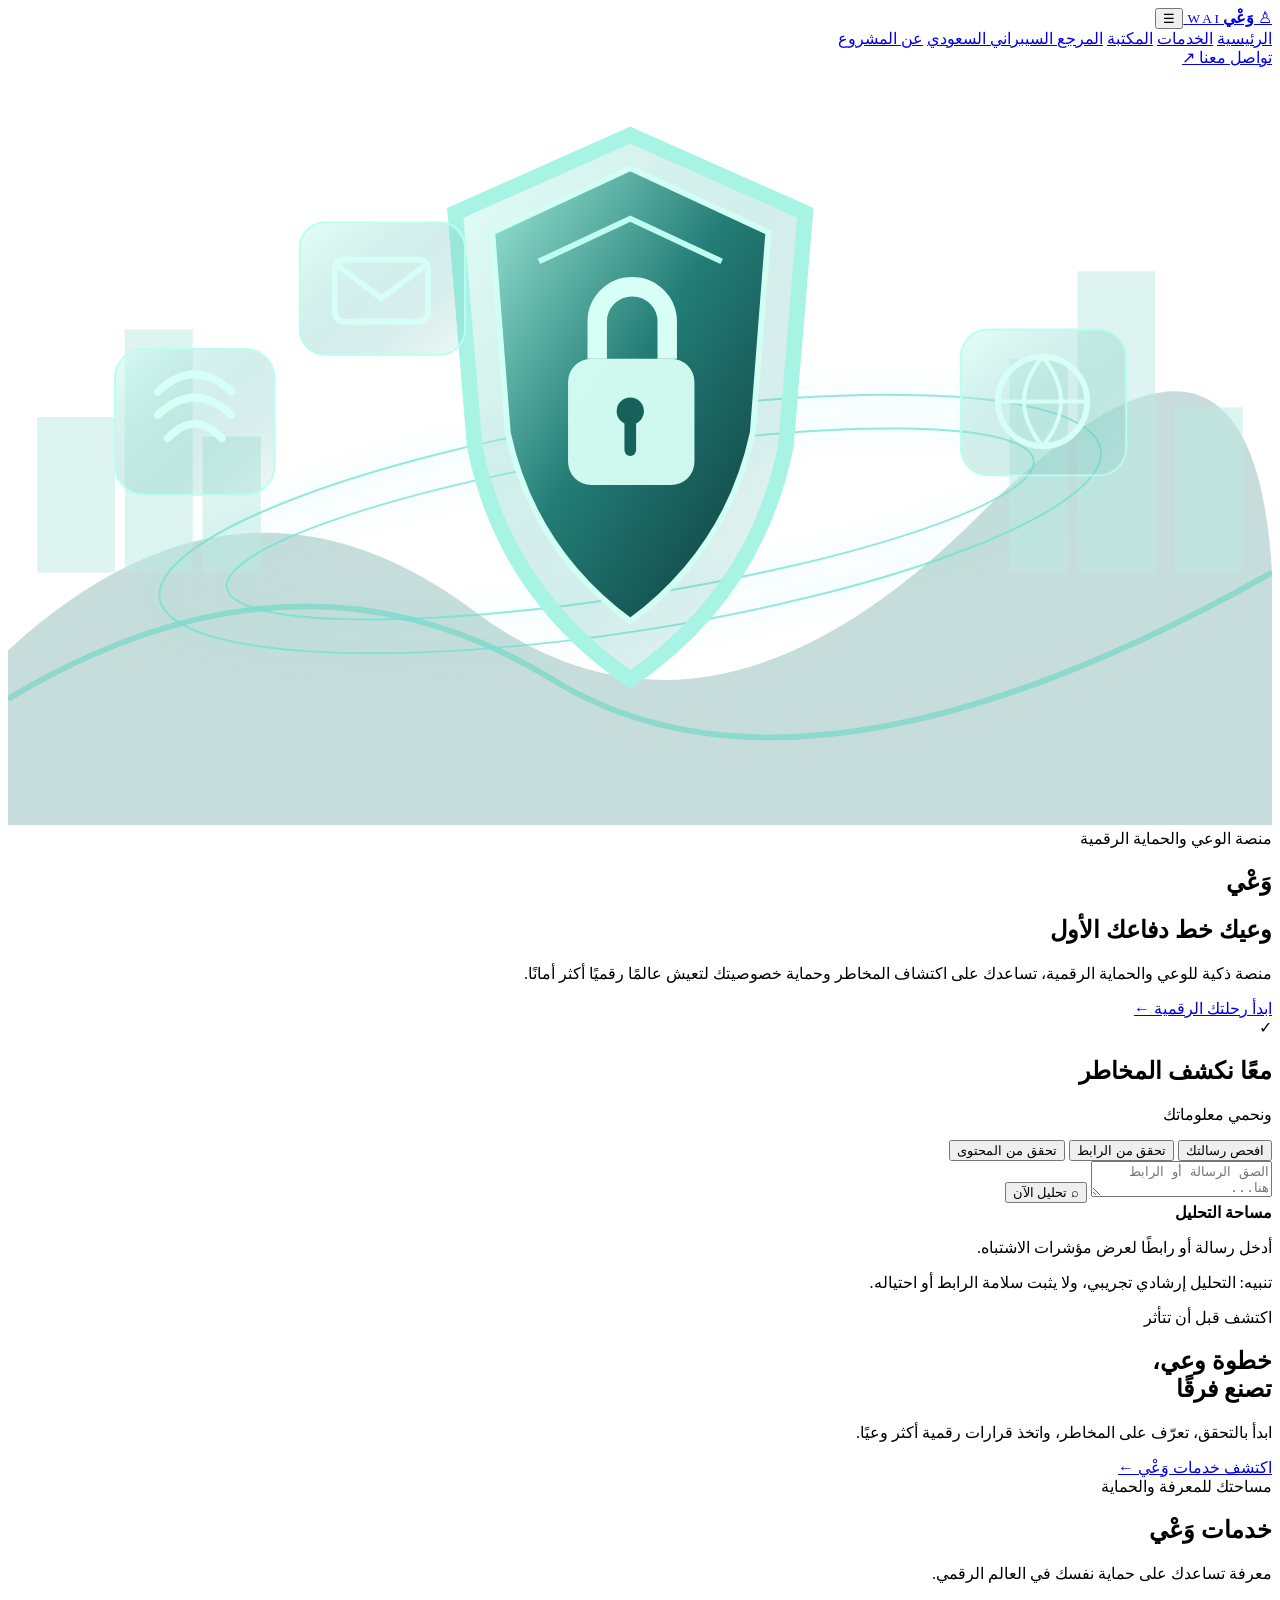
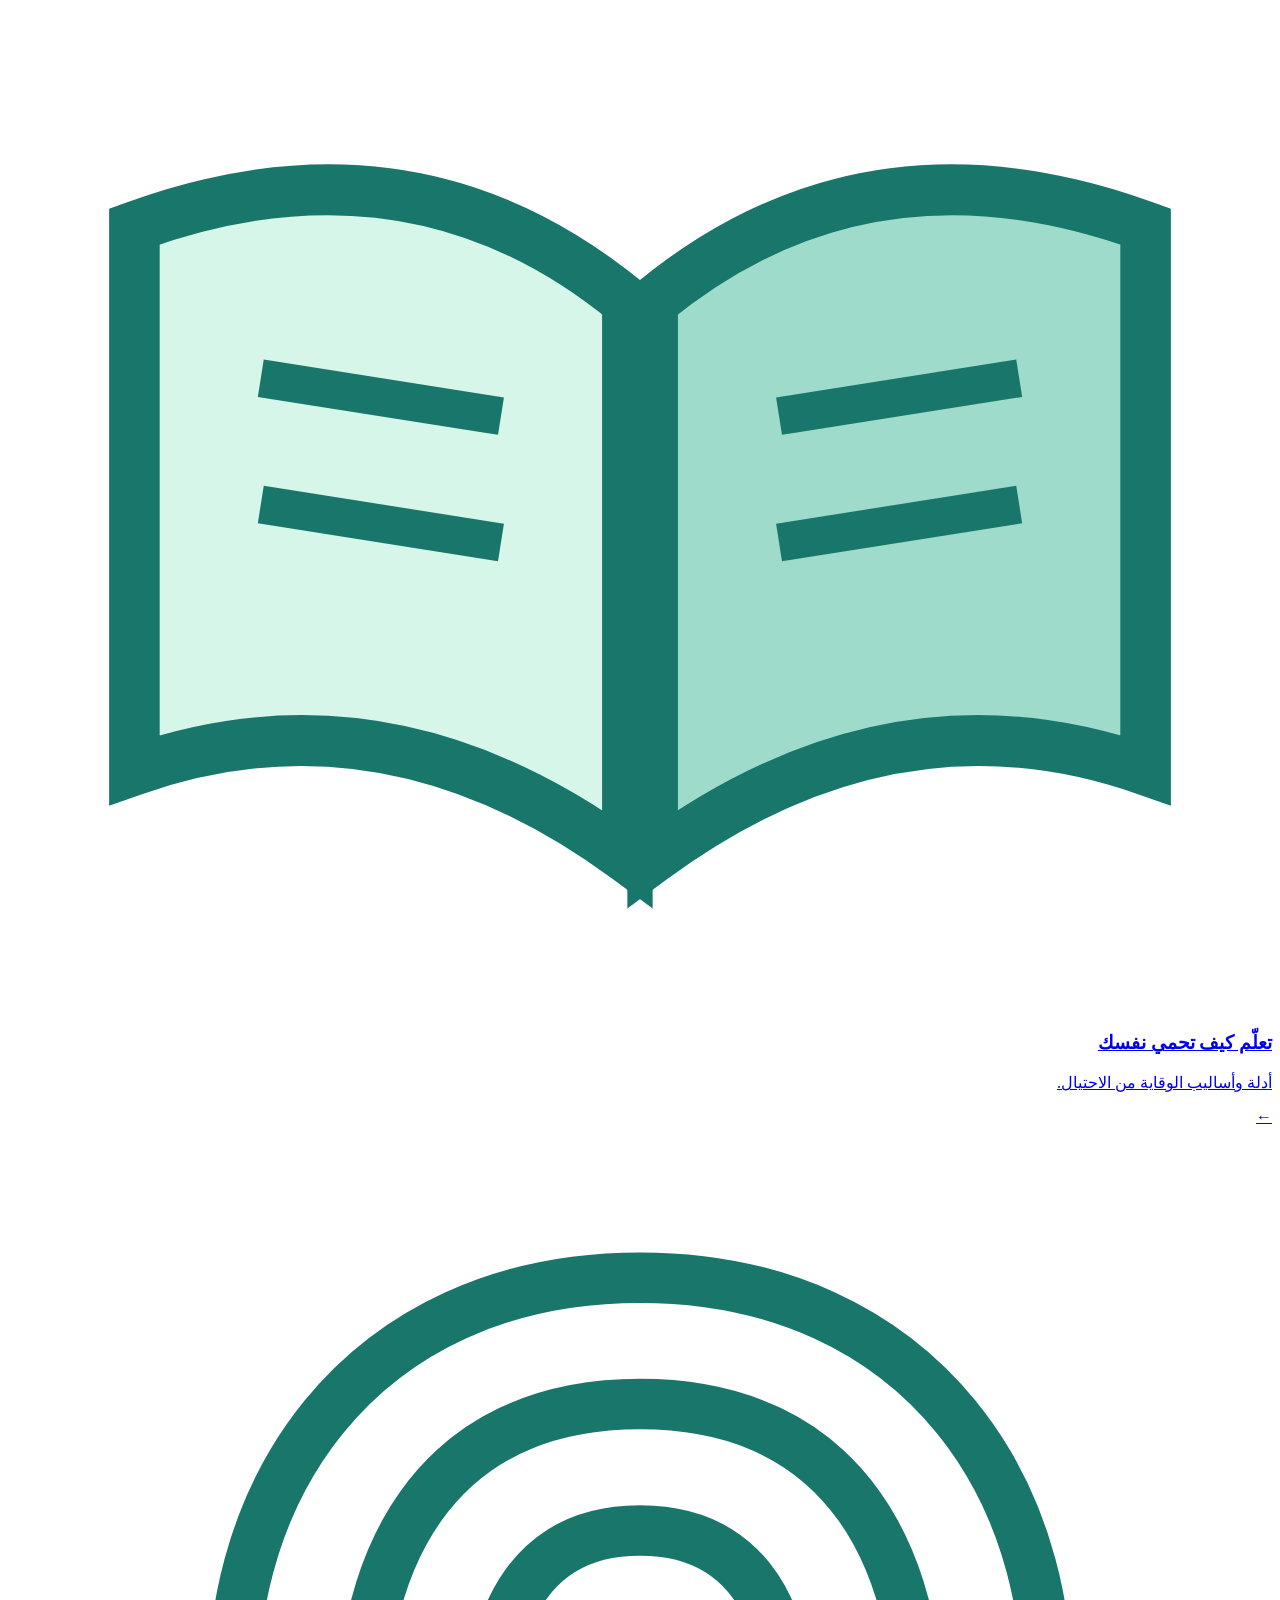
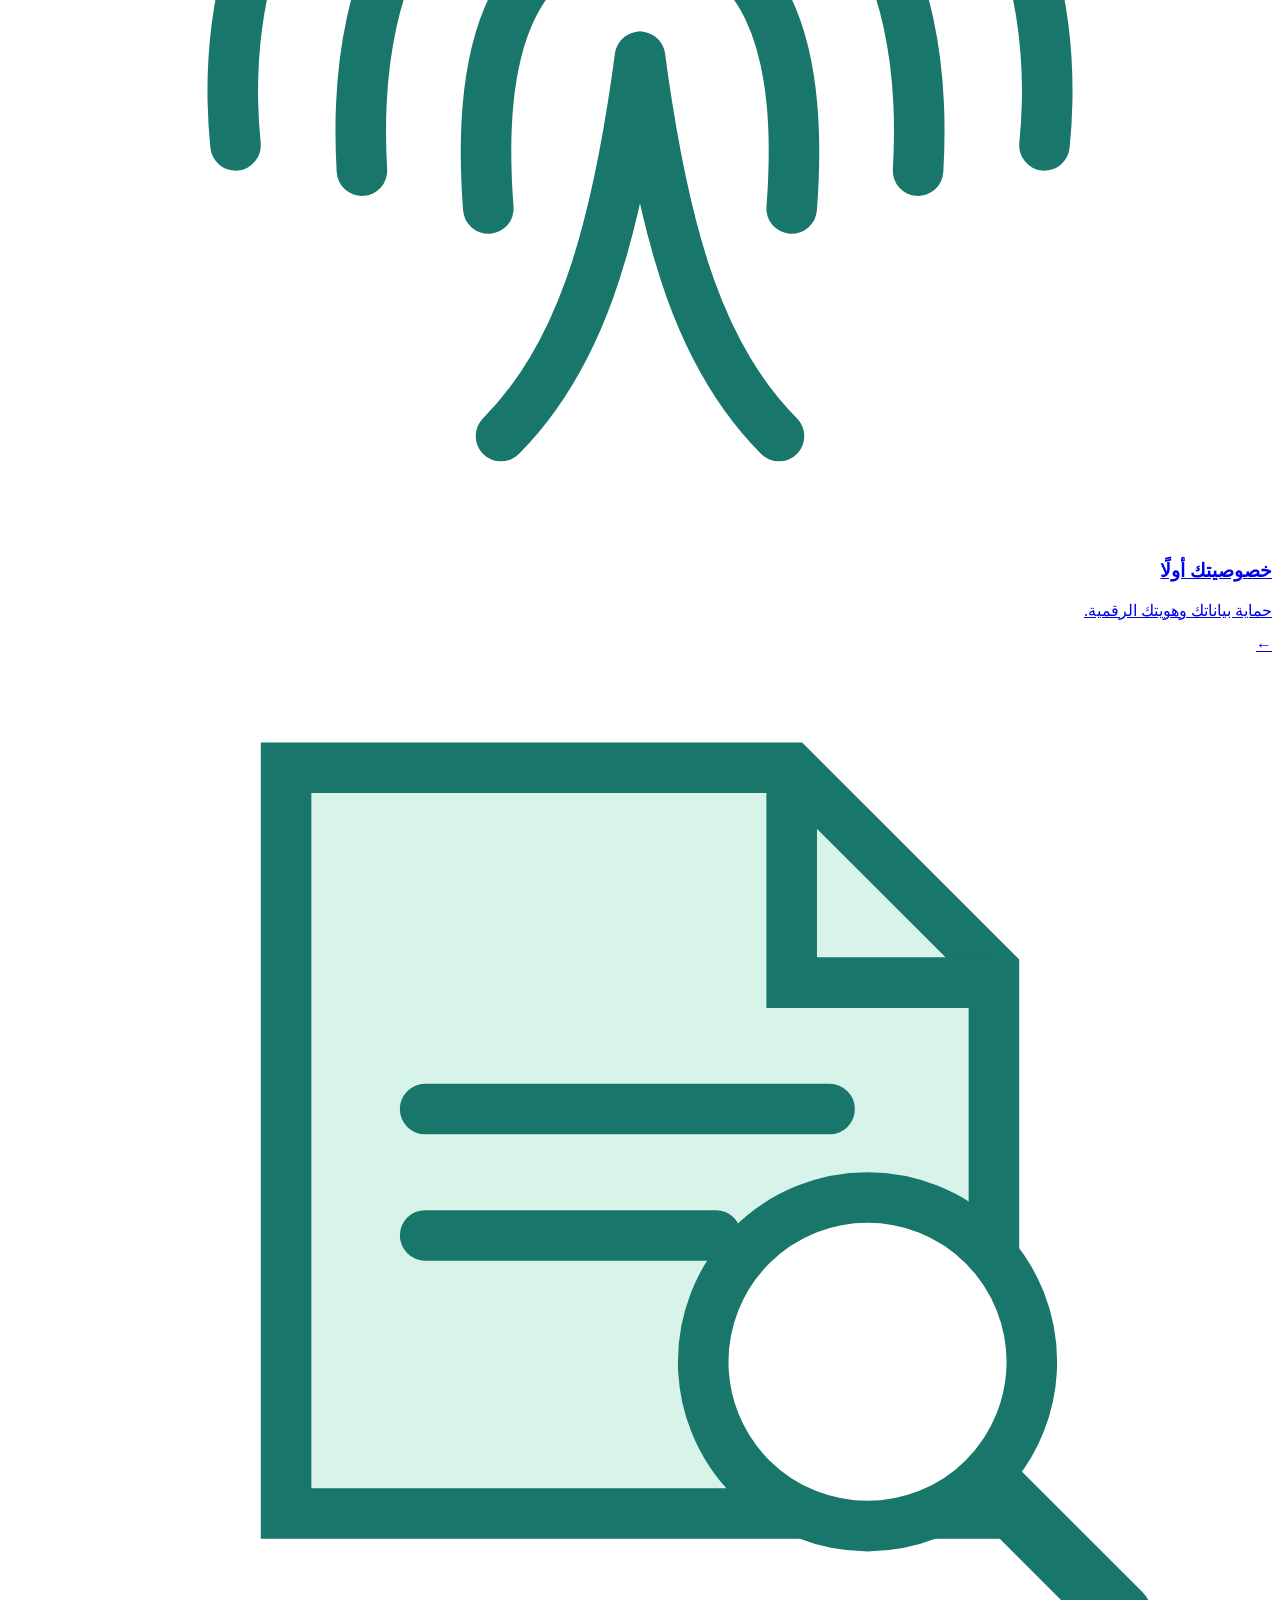
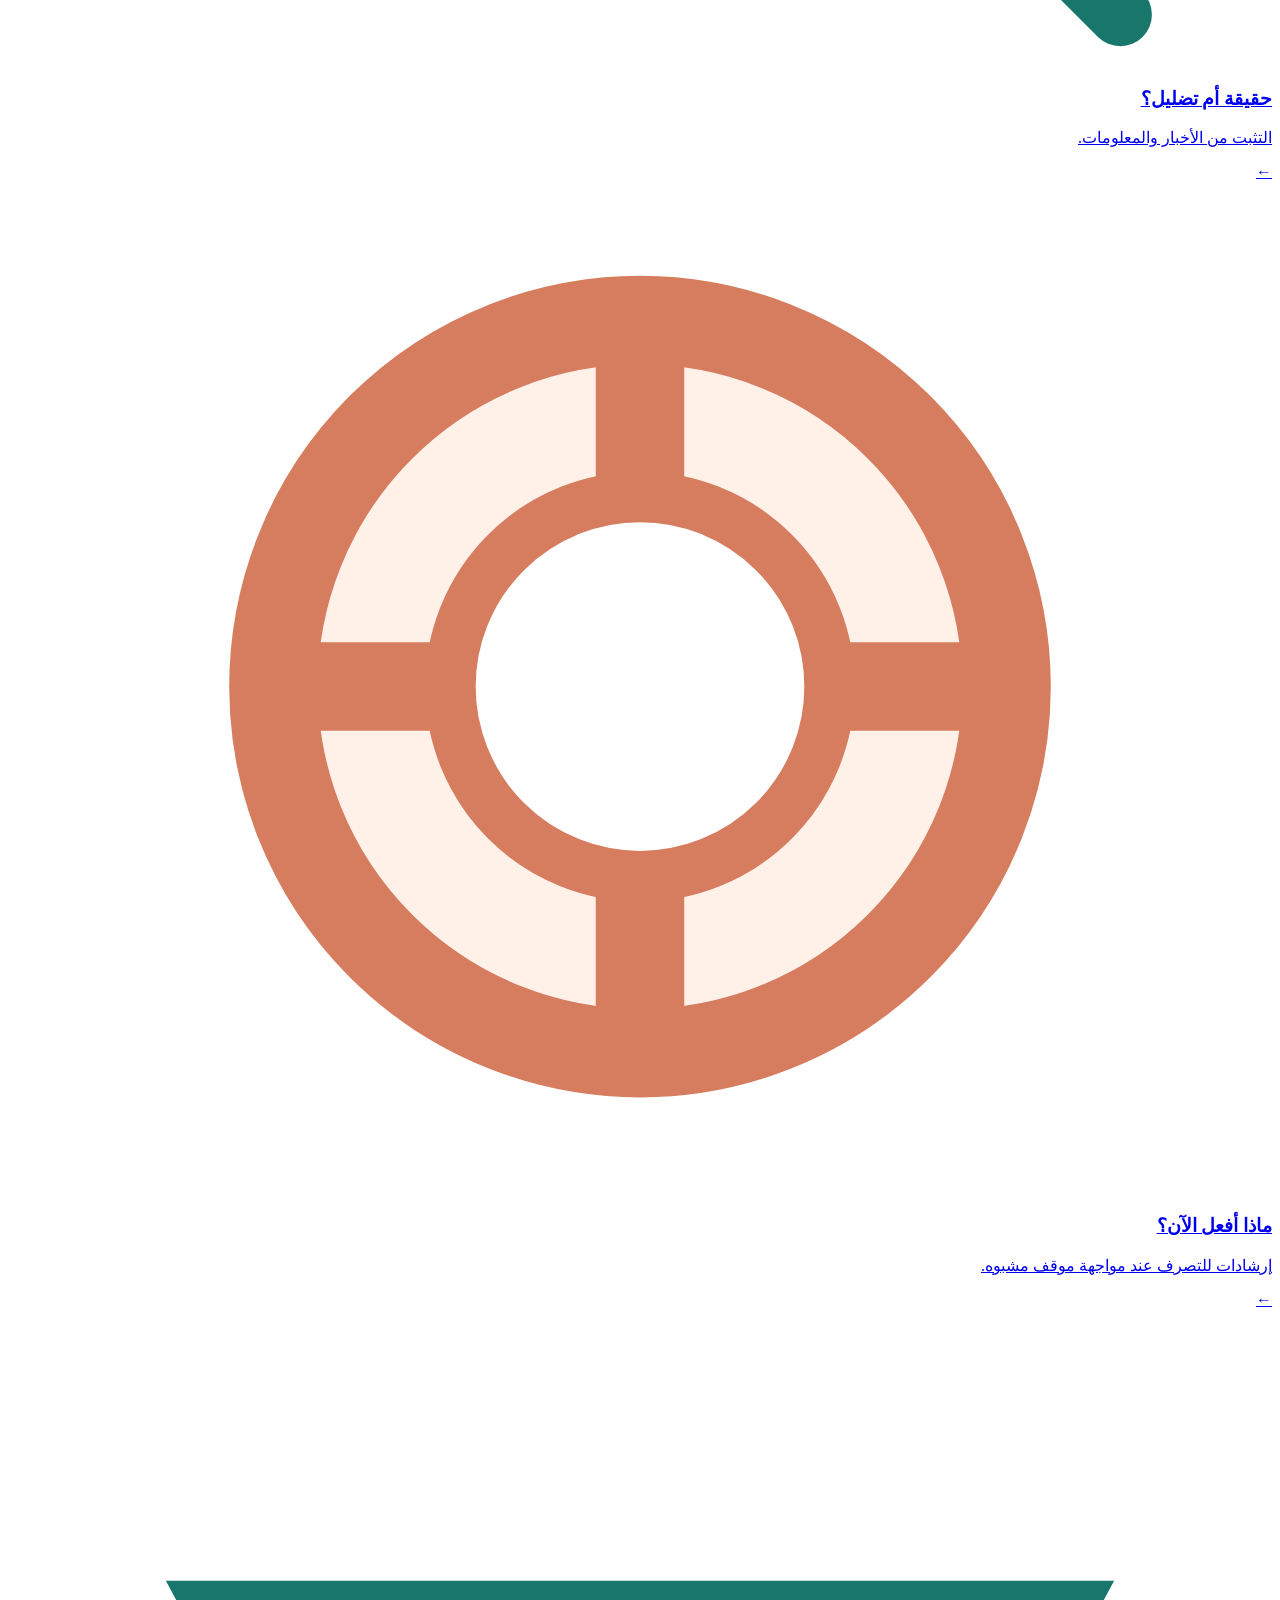
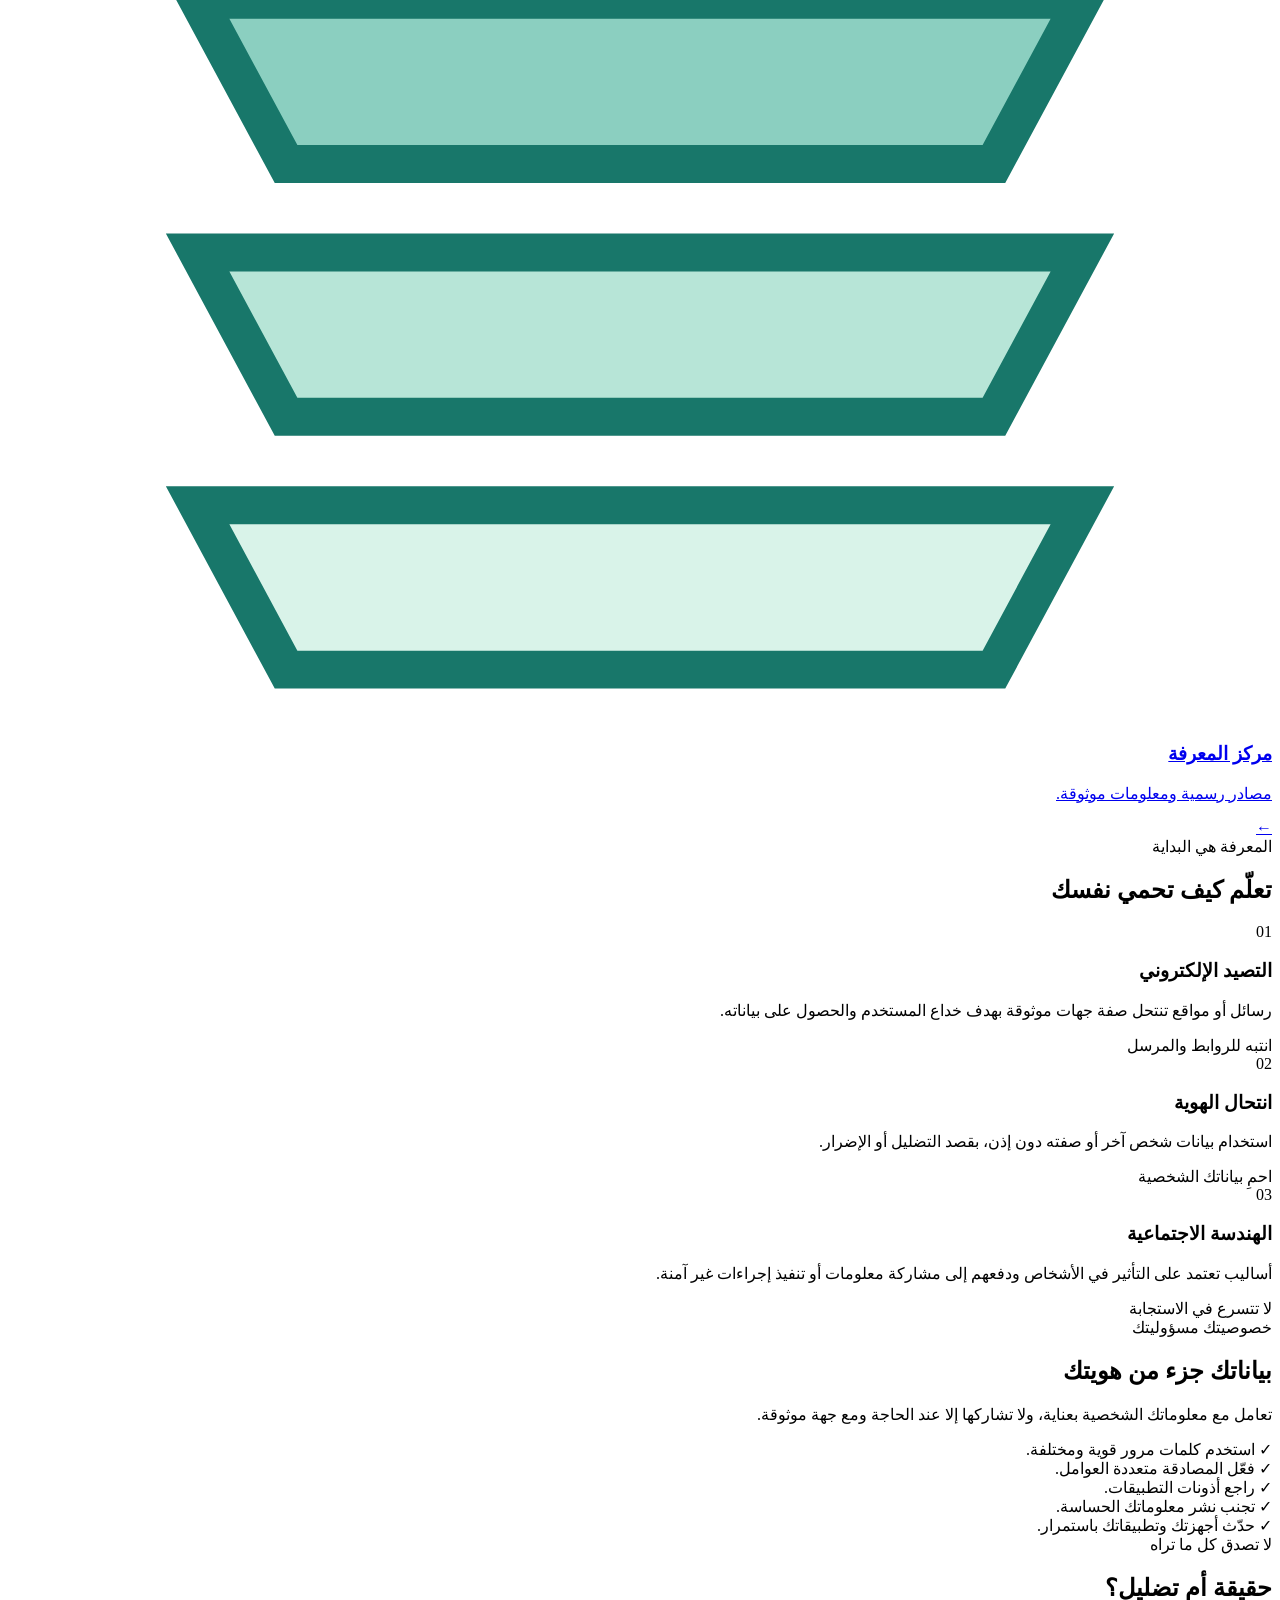
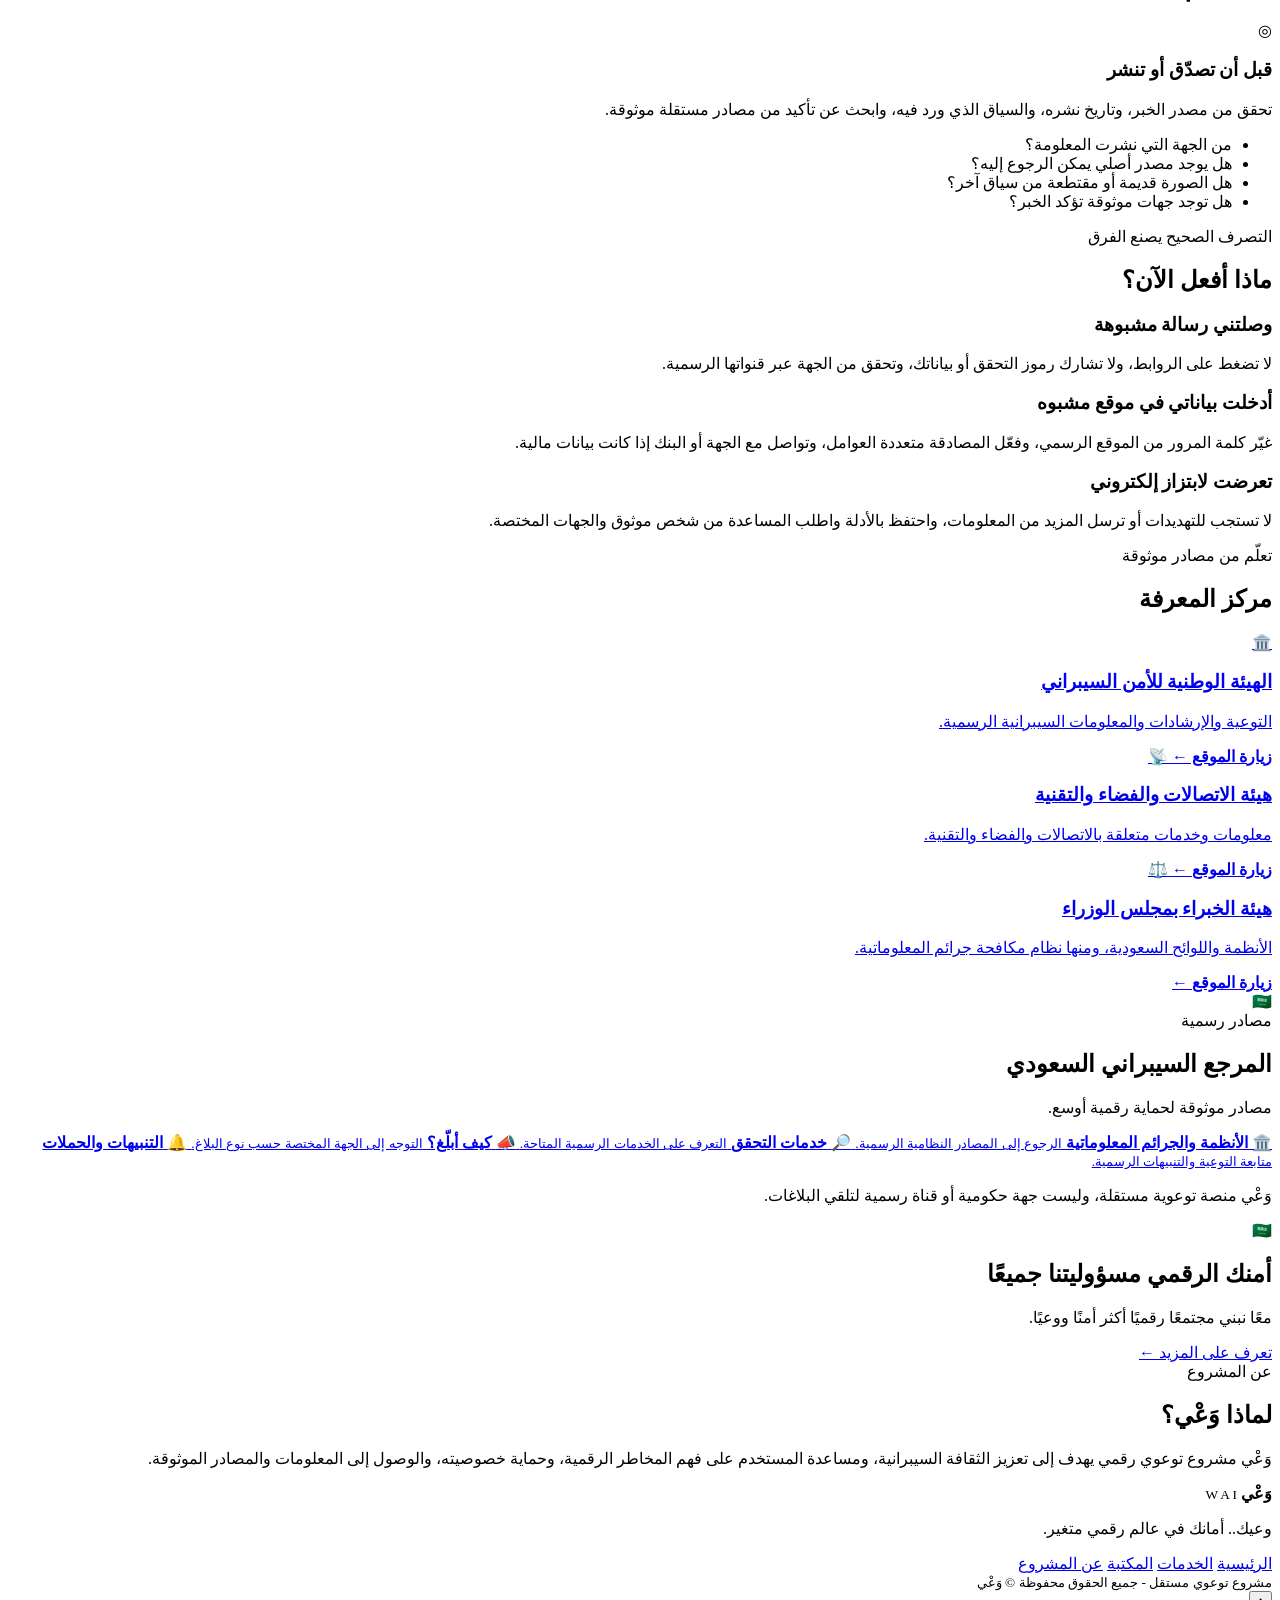
==== index.html @ 9e33897f "Create index.html" ====
<!DOCTYPE html>
<html lang="ar" dir="rtl">
<head>
  <meta charset="UTF-8">
  <meta name="viewport" content="width=device-width, initial-scale=1.0">
  <meta name="theme-color" content="#123C3A">
  <meta name="description" content="وعي منصة عربية للتوعية والحماية الرقمية">
  <title>وَعْي | WAI - وعيك خط دفاعك الأول</title>
  <link rel="stylesheet" href="style.css">
</head>

<body>

<header class="header">
  <a class="brand" href="#home">
    <span class="brand-shield">♙</span>
    <span>
      <strong>وَعْي</strong>
      <small>W A I</small>
    </span>
  </a>

  <button class="menu-toggle" id="menuToggle" aria-label="فتح القائمة">☰</button>

  <nav class="nav" id="nav">
    <a class="active" href="#home">الرئيسية</a>
    <a href="#services">الخدمات</a>
    <a href="#library">المكتبة</a>
    <a href="#saudi">المرجع السيبراني السعودي</a>
    <a href="#about">عن المشروع</a>
  </nav>

  <a class="contact-btn" href="#footer">تواصل معنا ↗</a>
</header>

<main id="home">

  <!-- HERO -->
  <section class="hero">

    <div class="hero-art">
      <div class="art-glow"></div>

      <svg viewBox="0 0 650 390" role="img" aria-label="درع الحماية الرقمية">
        <defs>
          <linearGradient id="shieldGradient" x1="0" y1="0" x2="1" y2="1">
            <stop offset="0" stop-color="#9DE9D7"/>
            <stop offset=".48" stop-color="#237D76"/>
            <stop offset="1" stop-color="#0C393A"/>
          </linearGradient>
          <linearGradient id="glassGradient" x1="0" y1="0" x2="1" y2="1">
            <stop offset="0" stop-color="#D7FFF5" stop-opacity=".65"/>
            <stop offset="1" stop-color="#3AA69B" stop-opacity=".08"/>
          </linearGradient>
          <filter id="glow">
            <feGaussianBlur stdDeviation="7" result="blur"/>
            <feMerge>
              <feMergeNode in="blur"/>
              <feMergeNode in="SourceGraphic"/>
            </feMerge>
          </filter>
        </defs>

        <path d="M0 300 Q120 190 240 280 T500 230 T650 260 V390 H0Z"
              fill="#1C7771" opacity=".25"/>
        <path d="M0 325 Q150 235 280 315 T650 260"
              fill="none" stroke="#70D8C7" stroke-width="3" opacity=".65"/>

        <g opacity=".5" fill="#BDEBE3">
          <path d="M15 260V180H55V260Z"/>
          <path d="M60 260V135H95V260Z"/>
          <path d="M100 260V190H130V260Z"/>
          <path d="M515 260V150H545V260Z"/>
          <path d="M550 260V105H590V260Z"/>
          <path d="M600 260V175H635V260Z"/>
        </g>

        <g fill="none" stroke="#6DE2D1" opacity=".75" filter="url(#glow)">
          <ellipse cx="320" cy="235" rx="245" ry="55" transform="rotate(-9 320 235)"/>
          <ellipse cx="320" cy="235" rx="210" ry="37" transform="rotate(-9 320 235)"/>
        </g>

        <g transform="translate(225 35)">
          <path d="M95 0 L185 40 L175 160 Q160 235 95 280 Q30 235 15 160 L5 40Z"
                fill="url(#glassGradient)" stroke="#A7F4E5" stroke-width="8"/>
          <path d="M95 17 L166 50 L158 153 Q145 213 95 250 Q45 213 32 153 L24 50Z"
                fill="url(#shieldGradient)" stroke="#D2FFF4" stroke-width="3"/>
          <rect x="63" y="115" width="65" height="65" rx="12"
                fill="#D8FFF5" opacity=".95"/>
          <path d="M78 115V96 A18 18 0 0 1 114 96V115"
                fill="none" stroke="#D8FFF5" stroke-width="10"/>
          <circle cx="95" cy="142" r="7" fill="#17615C"/>
          <path d="M95 148V162" stroke="#17615C" stroke-width="6" stroke-linecap="round"/>
          <path d="M48 65L95 43L142 65" fill="none" stroke="#BFFFF1" stroke-width="3"/>
        </g>

        <g transform="translate(55 145)">
          <rect width="82" height="75" rx="15" fill="url(#glassGradient)" stroke="#B8FFF1"/>
          <path d="M22 22 Q41 4 60 22 M22 34 Q41 16 60 34 M27 46 Q41 31 55 46"
                fill="none" stroke="#D6FFF6" stroke-width="4" stroke-linecap="round"/>
        </g>

        <g transform="translate(150 80)">
          <rect width="85" height="68" rx="13" fill="url(#glassGradient)" stroke="#B8FFF1"/>
          <rect x="18" y="19" width="48" height="32" rx="5"
                fill="none" stroke="#D6FFF6" stroke-width="3"/>
          <path d="M18 21L42 39L66 21" fill="none" stroke="#D6FFF6" stroke-width="3"/>
        </g>

        <g transform="translate(490 135)">
          <rect width="85" height="75" rx="14" fill="url(#glassGradient)" stroke="#B8FFF1"/>
          <circle cx="42" cy="37" r="23" fill="none" stroke="#D6FFF6" stroke-width="3"/>
          <path d="M19 37H65 M42 14Q23 37 42 60 M42 14Q61 37 42 60"
                fill="none" stroke="#D6FFF6" stroke-width="2"/>
        </g>
      </svg>
    </div>

    <div class="hero-content">
      <span class="eyebrow">منصة الوعي والحماية الرقمية</span>
      <h1>وَعْي</h1>
      <h2>وعيك خط دفاعك الأول</h2>
      <p>
        منصة ذكية للوعي والحماية الرقمية،
        تساعدك على اكتشاف المخاطر وحماية خصوصيتك
        لتعيش عالمًا رقميًا أكثر أمانًا.
      </p>
      <a href="#scanner" class="primary-btn">ابدأ رحلتك الرقمية ←</a>
    </div>

  </section>

  <!-- SCANNER -->
  <section class="main-tools section-wrap" id="scanner">

    <div class="scanner-card">
      <div class="scanner-heading">
        <span class="mini-shield">✓</span>
        <div>
          <h2>معًا نكشف المخاطر</h2>
          <p>ونحمي معلوماتك</p>
        </div>
      </div>

      <div class="tabs">
        <button class="tab active" data-mode="message">افحص رسالتك</button>
        <button class="tab" data-mode="link">تحقق من الرابط</button>
        <button class="tab" data-mode="content">تحقق من المحتوى</button>
      </div>

      <textarea id="scanInput"
        placeholder="الصق الرسالة أو الرابط هنا..."
        aria-label="النص المراد تحليله"></textarea>

      <button class="analyze-btn" id="analyzeBtn">
        <span>⌕</span> تحليل الآن
      </button>

      <div class="result" id="scanResult" aria-live="polite">
        <strong>مساحة التحليل</strong>
        <p>أدخل رسالة أو رابطًا لعرض مؤشرات الاشتباه.</p>
      </div>

      <p class="notice">
        تنبيه: التحليل إرشادي تجريبي، ولا يثبت سلامة الرابط أو احتياله.
      </p>
    </div>

    <div class="tools-intro">
      <span class="eyebrow">اكتشف قبل أن تتأثر</span>
      <h2>خطوة وعي،<br>تصنع فرقًا</h2>
      <p>ابدأ بالتحقق، تعرّف على المخاطر، واتخذ قرارات رقمية أكثر وعيًا.</p>
      <a href="#services" class="text-link">اكتشف خدمات وَعْي ←</a>
    </div>

  </section>

  <!-- SERVICES -->
  <section class="section-wrap" id="services">
    <div class="section-heading">
      <div>
        <span class="eyebrow">مساحتك للمعرفة والحماية</span>
        <h2>خدمات وَعْي</h2>
      </div>
      <p>معرفة تساعدك على حماية نفسك في العالم الرقمي.</p>
    </div>

    <div class="services-grid">

      <a class="service-card" href="#learn">
        <div class="service-art art-book">
          <svg viewBox="0 0 100 80">
            <path d="M10 18Q32 10 49 24V68Q30 54 10 61Z" fill="#D5F6E9" stroke="#18776A" stroke-width="4"/>
            <path d="M90 18Q68 10 51 24V68Q70 54 90 61Z" fill="#9EDBCB" stroke="#18776A" stroke-width="4"/>
            <path d="M50 24V68" stroke="#18776A" stroke-width="4"/>
            <path d="M20 30L39 33M20 40L39 43M61 33L80 30M61 43L80 40" stroke="#18776A" stroke-width="3"/>
          </svg>
        </div>
        <h3>تعلّم كيف تحمي نفسك</h3>
        <p>أدلة وأساليب الوقاية من الاحتيال.</p>
        <span class="round-arrow">←</span>
      </a>

      <a class="service-card" href="#privacy">
        <div class="service-art art-fingerprint">
          <svg viewBox="0 0 100 80">
            <path d="M50 12C28 12 16 29 18 49M50 22C34 22 27 34 28 51M50 32C40 32 37 41 38 54M50 12C72 12 84 29 82 49M50 22C66 22 73 34 72 51M50 32C60 32 63 41 62 54M50 42C48 57 45 66 39 72M50 42C52 57 55 66 61 72"
                  fill="none" stroke="#18776A" stroke-width="4" stroke-linecap="round"/>
          </svg>
        </div>
        <h3>خصوصيتك أولًا</h3>
        <p>حماية بياناتك وهويتك الرقمية.</p>
        <span class="round-arrow">←</span>
      </a>

      <a class="service-card" href="#verify">
        <div class="service-art art-verify">
          <svg viewBox="0 0 100 80">
            <path d="M22 9H62L78 25V68H22Z" fill="#D8F3E9" stroke="#18776A" stroke-width="4"/>
            <path d="M62 9V26H78" fill="none" stroke="#18776A" stroke-width="4"/>
            <path d="M33 36H65M33 46H56" stroke="#18776A" stroke-width="4" stroke-linecap="round"/>
            <circle cx="68" cy="56" r="13" fill="#fff" stroke="#18776A" stroke-width="4"/>
            <path d="M78 66L88 76" stroke="#18776A" stroke-width="5" stroke-linecap="round"/>
          </svg>
        </div>
        <h3>حقيقة أم تضليل؟</h3>
        <p>التثبت من الأخبار والمعلومات.</p>
        <span class="round-arrow">←</span>
      </a>

      <a class="service-card" href="#help">
        <div class="service-art art-help">
          <svg viewBox="0 0 100 80">
            <circle cx="50" cy="40" r="29" fill="#FFF0E8" stroke="#D77D5F" stroke-width="7"/>
            <circle cx="50" cy="40" r="15" fill="#fff" stroke="#D77D5F" stroke-width="4"/>
            <path d="M50 11V25M50 55V69M21 40H35M65 40H79" stroke="#D77D5F" stroke-width="7"/>
          </svg>
        </div>
        <h3>ماذا أفعل الآن؟</h3>
        <p>إرشادات للتصرف عند مواجهة موقف مشبوه.</p>
        <span class="round-arrow">←</span>
      </a>

      <a class="service-card" href="#library">
        <div class="service-art art-library">
          <svg viewBox="0 0 100 80">
            <path d="M15 23H85L78 36H22Z" fill="#8BCFC0" stroke="#18776A" stroke-width="3"/>
            <path d="M15 43H85L78 56H22Z" fill="#B7E5D7" stroke="#18776A" stroke-width="3"/>
            <path d="M15 63H85L78 76H22Z" fill="#D9F3E9" stroke="#18776A" stroke-width="3"/>
          </svg>
        </div>
        <h3>مركز المعرفة</h3>
        <p>مصادر رسمية ومعلومات موثوقة.</p>
        <span class="round-arrow">←</span>
      </a>

    </div>
  </section>

  <!-- LEARN -->
  <section class="content-section section-wrap" id="learn">
    <div class="section-heading">
      <div>
        <span class="eyebrow">المعرفة هي البداية</span>
        <h2>تعلّم كيف تحمي نفسك</h2>
      </div>
    </div>

    <div class="article-grid">
      <article class="article-card">
        <span class="article-number">01</span>
        <h3>التصيد الإلكتروني</h3>
        <p>رسائل أو مواقع تنتحل صفة جهات موثوقة بهدف خداع المستخدم والحصول على بياناته.</p>
        <span class="article-tag">انتبه للروابط والمرسل</span>
      </article>

      <article class="article-card">
        <span class="article-number">02</span>
        <h3>انتحال الهوية</h3>
        <p>استخدام بيانات شخص آخر أو صفته دون إذن، بقصد التضليل أو الإضرار.</p>
        <span class="article-tag">احمِ بياناتك الشخصية</span>
      </article>

      <article class="article-card">
        <span class="article-number">03</span>
        <h3>الهندسة الاجتماعية</h3>
        <p>أساليب تعتمد على التأثير في الأشخاص ودفعهم إلى مشاركة معلومات أو تنفيذ إجراءات غير آمنة.</p>
        <span class="article-tag">لا تتسرع في الاستجابة</span>
      </article>
    </div>
  </section>

  <!-- PRIVACY -->
  <section class="content-section section-wrap" id="privacy">
    <div class="privacy-panel">
      <div>
        <span class="eyebrow">خصوصيتك مسؤوليتك</span>
        <h2>بياناتك جزء من هويتك</h2>
        <p>تعامل مع معلوماتك الشخصية بعناية، ولا تشاركها إلا عند الحاجة ومع جهة موثوقة.</p>
      </div>
      <div class="privacy-list">
        <div>✓ استخدم كلمات مرور قوية ومختلفة.</div>
        <div>✓ فعّل المصادقة متعددة العوامل.</div>
        <div>✓ راجع أذونات التطبيقات.</div>
        <div>✓ تجنب نشر معلوماتك الحساسة.</div>
        <div>✓ حدّث أجهزتك وتطبيقاتك باستمرار.</div>
      </div>
    </div>
  </section>

  <!-- VERIFY -->
  <section class="content-section section-wrap" id="verify">
    <div class="section-heading">
      <div>
        <span class="eyebrow">لا تصدق كل ما تراه</span>
        <h2>حقيقة أم تضليل؟</h2>
      </div>
    </div>

    <div class="verify-panel">
      <div class="verify-icon">◎</div>
      <div>
        <h3>قبل أن تصدّق أو تنشر</h3>
        <p>تحقق من مصدر الخبر، وتاريخ نشره، والسياق الذي ورد فيه، وابحث عن تأكيد من مصادر مستقلة موثوقة.</p>
        <ul>
          <li>من الجهة التي نشرت المعلومة؟</li>
          <li>هل يوجد مصدر أصلي يمكن الرجوع إليه؟</li>
          <li>هل الصورة قديمة أو مقتطعة من سياق آخر؟</li>
          <li>هل توجد جهات موثوقة تؤكد الخبر؟</li>
        </ul>
      </div>
    </div>
  </section>

  <!-- HELP -->
  <section class="content-section section-wrap" id="help">
    <div class="section-heading">
      <div>
        <span class="eyebrow">التصرف الصحيح يصنع الفرق</span>
        <h2>ماذا أفعل الآن؟</h2>
      </div>
    </div>

    <div class="help-grid">
      <article class="help-card">
        <h3>وصلتني رسالة مشبوهة</h3>
        <p>لا تضغط على الروابط، ولا تشارك رموز التحقق أو بياناتك، وتحقق من الجهة عبر قنواتها الرسمية.</p>
      </article>
      <article class="help-card">
        <h3>أدخلت بياناتي في موقع مشبوه</h3>
        <p>غيّر كلمة المرور من الموقع الرسمي، وفعّل المصادقة متعددة العوامل، وتواصل مع الجهة أو البنك إذا كانت بيانات مالية.</p>
      </article>
      <article class="help-card">
        <h3>تعرضت لابتزاز إلكتروني</h3>
        <p>لا تستجب للتهديدات أو ترسل المزيد من المعلومات، واحتفظ بالأدلة واطلب المساعدة من شخص موثوق والجهات المختصة.</p>
      </article>
    </div>
  </section>

  <!-- LIBRARY -->
  <section class="content-section section-wrap" id="library">
    <div class="section-heading">
      <div>
        <span class="eyebrow">تعلّم من مصادر موثوقة</span>
        <h2>مركز المعرفة</h2>
      </div>
    </div>

    <div class="library-grid">
      <a href="https://nca.gov.sa/" target="_blank" rel="noopener">
        <span>🏛️</span>
        <h3>الهيئة الوطنية للأمن السيبراني</h3>
        <p>التوعية والإرشادات والمعلومات السيبرانية الرسمية.</p>
        <b>زيارة الموقع ←</b>
      </a>

      <a href="https://cst.gov.sa/" target="_blank" rel="noopener">
        <span>📡</span>
        <h3>هيئة الاتصالات والفضاء والتقنية</h3>
        <p>معلومات وخدمات متعلقة بالاتصالات والفضاء والتقنية.</p>
        <b>زيارة الموقع ←</b>
      </a>

      <a href="https://laws.boe.gov.sa/" target="_blank" rel="noopener">
        <span>⚖️</span>
        <h3>هيئة الخبراء بمجلس الوزراء</h3>
        <p>الأنظمة واللوائح السعودية، ومنها نظام مكافحة جرائم المعلوماتية.</p>
        <b>زيارة الموقع ←</b>
      </a>
    </div>
  </section>

  <!-- SAUDI REFERENCE -->
  <section class="saudi-section section-wrap" id="saudi">
    <div class="saudi-title">
      <span class="saudi-emblem">🇸🇦</span>
      <div>
        <span class="eyebrow">مصادر رسمية</span>
        <h2>المرجع السيبراني السعودي</h2>
        <p>مصادر موثوقة لحماية رقمية أوسع.</p>
      </div>
    </div>

    <div class="saudi-items">
      <a href="https://nca.gov.sa/" target="_blank" rel="noopener">
        <span>🏛️</span>
        <b>الأنظمة والجرائم المعلوماتية</b>
        <small>الرجوع إلى المصادر النظامية الرسمية.</small>
      </a>
      <a href="https://nca.gov.sa/" target="_blank" rel="noopener">
        <span>🔎</span>
        <b>خدمات التحقق</b>
        <small>التعرف على الخدمات الرسمية المتاحة.</small>
      </a>
      <a href="https://cst.gov.sa/" target="_blank" rel="noopener">
        <span>📣</span>
        <b>كيف أبلّغ؟</b>
        <small>التوجه إلى الجهة المختصة حسب نوع البلاغ.</small>
      </a>
      <a href="https://nca.gov.sa/" target="_blank" rel="noopener">
        <span>🔔</span>
        <b>التنبيهات والحملات</b>
        <small>متابعة التوعية والتنبيهات الرسمية.</small>
      </a>
    </div>
    <p class="source-note">وَعْي منصة توعوية مستقلة، وليست جهة حكومية أو قناة رسمية لتلقي البلاغات.</p>
  </section>

  <!-- BANNER -->
  <section class="banner section-wrap">
    <div class="banner-art">🇸🇦</div>
    <div>
      <h2>أمنك الرقمي مسؤوليتنا جميعًا</h2>
      <p>معًا نبني مجتمعًا رقميًا أكثر أمنًا ووعيًا.</p>
    </div>
    <a href="#about" class="light-btn">تعرف على المزيد ←</a>
  </section>

  <!-- ABOUT -->
  <section class="about-section section-wrap" id="about">
    <span class="eyebrow">عن المشروع</span>
    <h2>لماذا وَعْي؟</h2>
    <p>
      وَعْي مشروع توعوي رقمي يهدف إلى تعزيز الثقافة السيبرانية،
      ومساعدة المستخدم على فهم المخاطر الرقمية، وحماية خصوصيته،
      والوصول إلى المعلومات والمصادر الموثوقة.
    </p>
  </section>

</main>

<footer class="footer" id="footer">
  <div class="footer-brand">
    <strong>وَعْي</strong>
    <small>W A I</small>
  </div>
  <p>وعيك.. أمانك في عالم رقمي متغير.</p>
  <div class="footer-links">
    <a href="#home">الرئيسية</a>
    <a href="#services">الخدمات</a>
    <a href="#library">المكتبة</a>
    <a href="#about">عن المشروع</a>
  </div>
  <small>مشروع توعوي مستقل - جميع الحقوق محفوظة © وَعْي</small>
</footer>

<button id="topBtn" class="top-btn" aria-label="العودة للأعلى">↑</button>

<script src="script.js"></script>
</body>
</html>
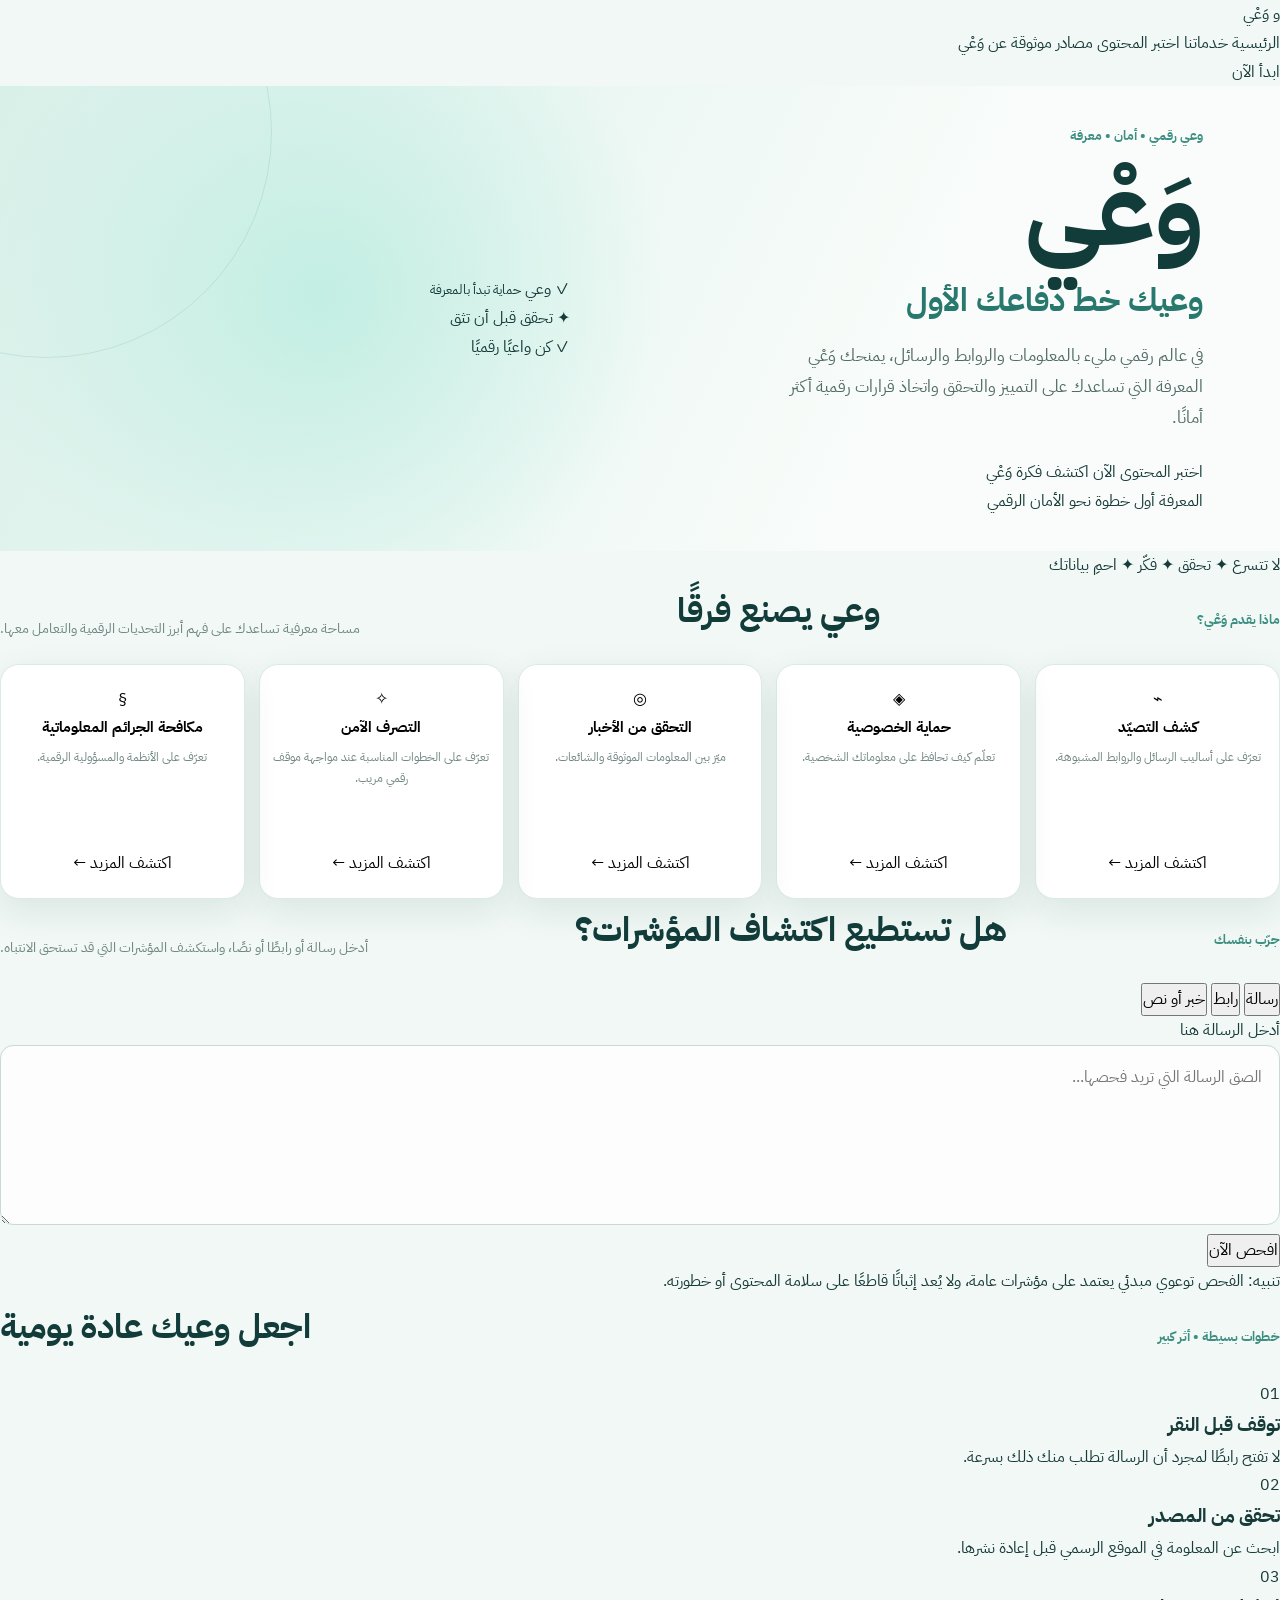
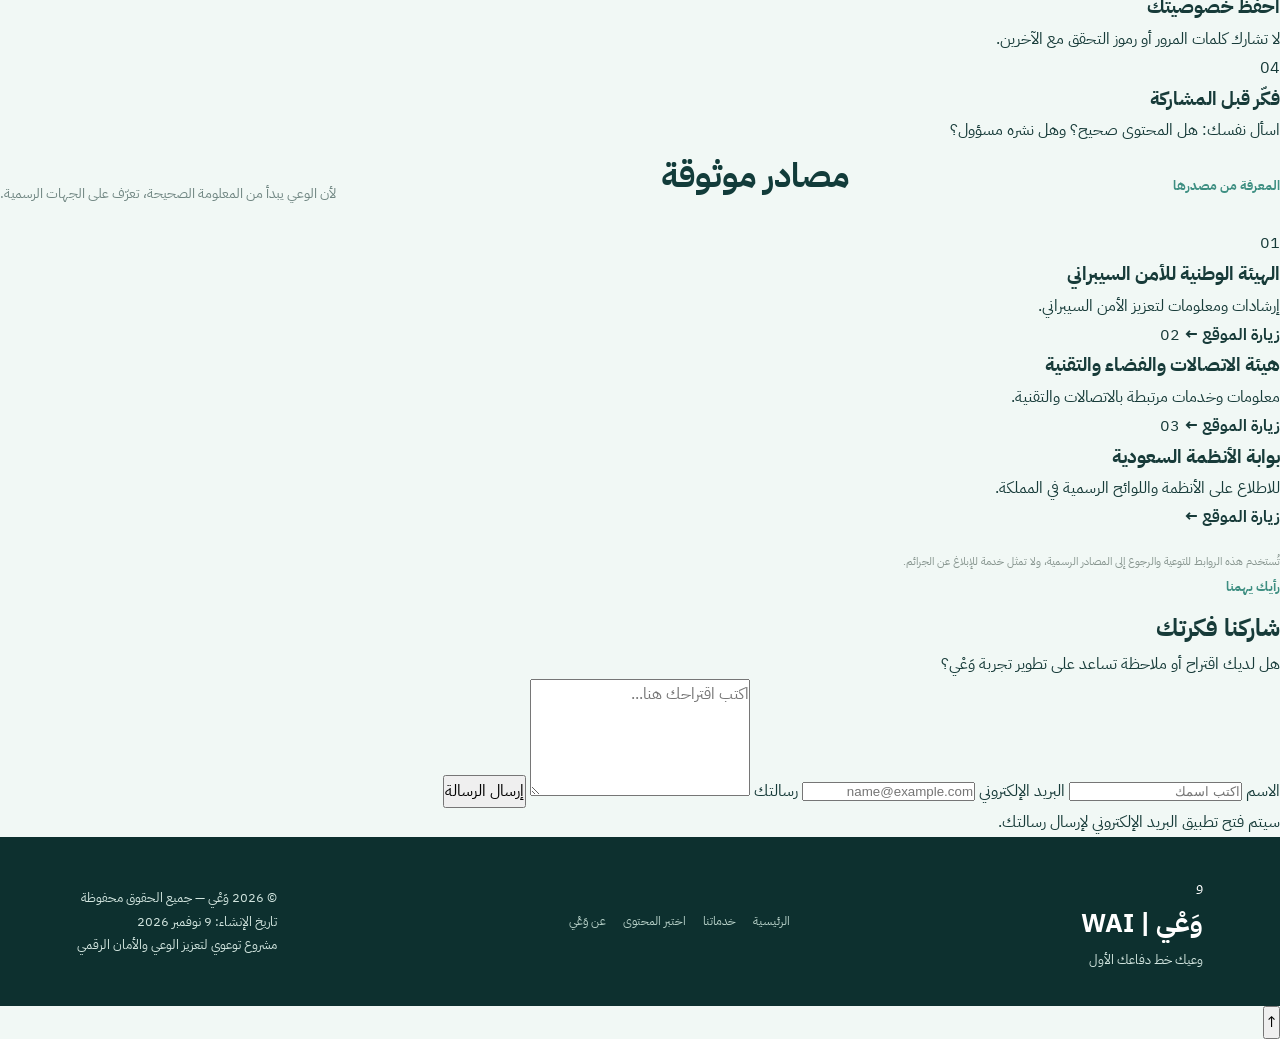
==== commit 7b52ad31: "Update index.html" ====
--- a/index.html
+++ b/index.html
@@ -1,470 +1,297 @@
+
 <!DOCTYPE html>
 <html lang="ar" dir="rtl">
 <head>
   <meta charset="UTF-8">
   <meta name="viewport" content="width=device-width, initial-scale=1.0">
   <meta name="theme-color" content="#123C3A">
-  <meta name="description" content="وعي منصة عربية للتوعية والحماية الرقمية">
-  <title>وَعْي | WAI - وعيك خط دفاعك الأول</title>
+  <meta name="description" content="وَعْي منصة توعوية لتعزيز الوعي والأمان الرقمي.">
+  <title>وَعْي | وعيك خط دفاعك الأول</title>
   <link rel="stylesheet" href="style.css">
 </head>
-
 <body>
 
-<header class="header">
-  <a class="brand" href="#home">
-    <span class="brand-shield">♙</span>
-    <span>
-      <strong>وَعْي</strong>
-      <small>W A I</small>
-    </span>
+<header class="navbar">
+  <a href="index.html" class="logo">
+    <span class="logo-mark">و</span>
+    <span>وَعْي</span>
   </a>
 
-  <button class="menu-toggle" id="menuToggle" aria-label="فتح القائمة">☰</button>
-
-  <nav class="nav" id="nav">
-    <a class="active" href="#home">الرئيسية</a>
-    <a href="#services">الخدمات</a>
-    <a href="#library">المكتبة</a>
-    <a href="#saudi">المرجع السيبراني السعودي</a>
-    <a href="#about">عن المشروع</a>
+  <nav class="nav-links">
+    <a href="#home">الرئيسية</a>
+    <a href="#services">خدماتنا</a>
+    <a href="#scanner">اختبر المحتوى</a>
+    <a href="#sources">مصادر موثوقة</a>
+    <a href="about.html">عن وَعْي</a>
   </nav>
 
-  <a class="contact-btn" href="#footer">تواصل معنا ↗</a>
+  <a href="#scanner" class="nav-button">ابدأ الآن</a>
 </header>
 
-<main id="home">
-
-  <!-- HERO -->
-  <section class="hero">
-
-    <div class="hero-art">
-      <div class="art-glow"></div>
-
-      <svg viewBox="0 0 650 390" role="img" aria-label="درع الحماية الرقمية">
-        <defs>
-          <linearGradient id="shieldGradient" x1="0" y1="0" x2="1" y2="1">
-            <stop offset="0" stop-color="#9DE9D7"/>
-            <stop offset=".48" stop-color="#237D76"/>
-            <stop offset="1" stop-color="#0C393A"/>
-          </linearGradient>
-          <linearGradient id="glassGradient" x1="0" y1="0" x2="1" y2="1">
-            <stop offset="0" stop-color="#D7FFF5" stop-opacity=".65"/>
-            <stop offset="1" stop-color="#3AA69B" stop-opacity=".08"/>
-          </linearGradient>
-          <filter id="glow">
-            <feGaussianBlur stdDeviation="7" result="blur"/>
-            <feMerge>
-              <feMergeNode in="blur"/>
-              <feMergeNode in="SourceGraphic"/>
-            </feMerge>
-          </filter>
-        </defs>
-
-        <path d="M0 300 Q120 190 240 280 T500 230 T650 260 V390 H0Z"
-              fill="#1C7771" opacity=".25"/>
-        <path d="M0 325 Q150 235 280 315 T650 260"
-              fill="none" stroke="#70D8C7" stroke-width="3" opacity=".65"/>
-
-        <g opacity=".5" fill="#BDEBE3">
-          <path d="M15 260V180H55V260Z"/>
-          <path d="M60 260V135H95V260Z"/>
-          <path d="M100 260V190H130V260Z"/>
-          <path d="M515 260V150H545V260Z"/>
-          <path d="M550 260V105H590V260Z"/>
-          <path d="M600 260V175H635V260Z"/>
-        </g>
-
-        <g fill="none" stroke="#6DE2D1" opacity=".75" filter="url(#glow)">
-          <ellipse cx="320" cy="235" rx="245" ry="55" transform="rotate(-9 320 235)"/>
-          <ellipse cx="320" cy="235" rx="210" ry="37" transform="rotate(-9 320 235)"/>
-        </g>
-
-        <g transform="translate(225 35)">
-          <path d="M95 0 L185 40 L175 160 Q160 235 95 280 Q30 235 15 160 L5 40Z"
-                fill="url(#glassGradient)" stroke="#A7F4E5" stroke-width="8"/>
-          <path d="M95 17 L166 50 L158 153 Q145 213 95 250 Q45 213 32 153 L24 50Z"
-                fill="url(#shieldGradient)" stroke="#D2FFF4" stroke-width="3"/>
-          <rect x="63" y="115" width="65" height="65" rx="12"
-                fill="#D8FFF5" opacity=".95"/>
-          <path d="M78 115V96 A18 18 0 0 1 114 96V115"
-                fill="none" stroke="#D8FFF5" stroke-width="10"/>
-          <circle cx="95" cy="142" r="7" fill="#17615C"/>
-          <path d="M95 148V162" stroke="#17615C" stroke-width="6" stroke-linecap="round"/>
-          <path d="M48 65L95 43L142 65" fill="none" stroke="#BFFFF1" stroke-width="3"/>
-        </g>
-
-        <g transform="translate(55 145)">
-          <rect width="82" height="75" rx="15" fill="url(#glassGradient)" stroke="#B8FFF1"/>
-          <path d="M22 22 Q41 4 60 22 M22 34 Q41 16 60 34 M27 46 Q41 31 55 46"
-                fill="none" stroke="#D6FFF6" stroke-width="4" stroke-linecap="round"/>
-        </g>
-
-        <g transform="translate(150 80)">
-          <rect width="85" height="68" rx="13" fill="url(#glassGradient)" stroke="#B8FFF1"/>
-          <rect x="18" y="19" width="48" height="32" rx="5"
-                fill="none" stroke="#D6FFF6" stroke-width="3"/>
-          <path d="M18 21L42 39L66 21" fill="none" stroke="#D6FFF6" stroke-width="3"/>
-        </g>
-
-        <g transform="translate(490 135)">
-          <rect width="85" height="75" rx="14" fill="url(#glassGradient)" stroke="#B8FFF1"/>
-          <circle cx="42" cy="37" r="23" fill="none" stroke="#D6FFF6" stroke-width="3"/>
-          <path d="M19 37H65 M42 14Q23 37 42 60 M42 14Q61 37 42 60"
-                fill="none" stroke="#D6FFF6" stroke-width="2"/>
-        </g>
-      </svg>
-    </div>
-
-    <div class="hero-content">
-      <span class="eyebrow">منصة الوعي والحماية الرقمية</span>
+<main>
+
+  <section class="hero section" id="home">
+    <div class="hero-content reveal">
+      <span class="eyebrow">وعي رقمي • أمان • معرفة</span>
       <h1>وَعْي</h1>
       <h2>وعيك خط دفاعك الأول</h2>
+
       <p>
-        منصة ذكية للوعي والحماية الرقمية،
-        تساعدك على اكتشاف المخاطر وحماية خصوصيتك
-        لتعيش عالمًا رقميًا أكثر أمانًا.
+        في عالم رقمي مليء بالمعلومات والروابط والرسائل،
+        يمنحك وَعْي المعرفة التي تساعدك على التمييز
+        والتحقق واتخاذ قرارات رقمية أكثر أمانًا.
       </p>
-      <a href="#scanner" class="primary-btn">ابدأ رحلتك الرقمية ←</a>
-    </div>
-
-  </section>
-
-  <!-- SCANNER -->
-  <section class="main-tools section-wrap" id="scanner">
-
-    <div class="scanner-card">
-      <div class="scanner-heading">
-        <span class="mini-shield">✓</span>
-        <div>
-          <h2>معًا نكشف المخاطر</h2>
-          <p>ونحمي معلوماتك</p>
+
+      <div class="hero-actions">
+        <a href="#scanner" class="primary-button">اختبر المحتوى الآن</a>
+        <a href="about.html" class="secondary-button">اكتشف فكرة وَعْي</a>
+      </div>
+
+      <div class="hero-note">
+        <span class="status-dot"></span>
+        المعرفة أول خطوة نحو الأمان الرقمي
+      </div>
+    </div>
+
+    <div class="hero-visual reveal">
+      <div class="orbit orbit-one"></div>
+      <div class="orbit orbit-two"></div>
+
+      <div class="shield">
+        <div class="shield-inner">
+          <span class="shield-icon">✓</span>
+          <span class="shield-word">وعي</span>
+          <small>حماية تبدأ بالمعرفة</small>
         </div>
       </div>
 
-      <div class="tabs">
-        <button class="tab active" data-mode="message">افحص رسالتك</button>
-        <button class="tab" data-mode="link">تحقق من الرابط</button>
-        <button class="tab" data-mode="content">تحقق من المحتوى</button>
-      </div>
-
-      <textarea id="scanInput"
-        placeholder="الصق الرسالة أو الرابط هنا..."
-        aria-label="النص المراد تحليله"></textarea>
-
-      <button class="analyze-btn" id="analyzeBtn">
-        <span>⌕</span> تحليل الآن
-      </button>
-
-      <div class="result" id="scanResult" aria-live="polite">
-        <strong>مساحة التحليل</strong>
-        <p>أدخل رسالة أو رابطًا لعرض مؤشرات الاشتباه.</p>
-      </div>
-
-      <p class="notice">
-        تنبيه: التحليل إرشادي تجريبي، ولا يثبت سلامة الرابط أو احتياله.
-      </p>
-    </div>
-
-    <div class="tools-intro">
-      <span class="eyebrow">اكتشف قبل أن تتأثر</span>
-      <h2>خطوة وعي،<br>تصنع فرقًا</h2>
-      <p>ابدأ بالتحقق، تعرّف على المخاطر، واتخذ قرارات رقمية أكثر وعيًا.</p>
-      <a href="#services" class="text-link">اكتشف خدمات وَعْي ←</a>
-    </div>
-
-  </section>
-
-  <!-- SERVICES -->
-  <section class="section-wrap" id="services">
-    <div class="section-heading">
-      <div>
-        <span class="eyebrow">مساحتك للمعرفة والحماية</span>
-        <h2>خدمات وَعْي</h2>
-      </div>
-      <p>معرفة تساعدك على حماية نفسك في العالم الرقمي.</p>
+      <div class="floating-card card-top">
+        <span>✦</span> تحقق قبل أن تثق
+      </div>
+
+      <div class="floating-card card-bottom">
+        <span>✓</span> كن واعيًا رقميًا
+      </div>
+    </div>
+  </section>
+
+  <section class="intro-strip reveal">
+    <span>لا تتسرع</span>
+    <span class="strip-dot">✦</span>
+    <span>تحقق</span>
+    <span class="strip-dot">✦</span>
+    <span>فكّر</span>
+    <span class="strip-dot">✦</span>
+    <span>احمِ بياناتك</span>
+  </section>
+
+  <section class="section services-section" id="services">
+    <div class="section-heading reveal">
+      <span class="eyebrow">ماذا يقدم وَعْي؟</span>
+      <h2>وعي يصنع فرقًا</h2>
+      <p>مساحة معرفية تساعدك على فهم أبرز التحديات الرقمية والتعامل معها.</p>
     </div>
 
     <div class="services-grid">
 
-      <a class="service-card" href="#learn">
-        <div class="service-art art-book">
-          <svg viewBox="0 0 100 80">
-            <path d="M10 18Q32 10 49 24V68Q30 54 10 61Z" fill="#D5F6E9" stroke="#18776A" stroke-width="4"/>
-            <path d="M90 18Q68 10 51 24V68Q70 54 90 61Z" fill="#9EDBCB" stroke="#18776A" stroke-width="4"/>
-            <path d="M50 24V68" stroke="#18776A" stroke-width="4"/>
-            <path d="M20 30L39 33M20 40L39 43M61 33L80 30M61 43L80 40" stroke="#18776A" stroke-width="3"/>
-          </svg>
+      <button class="service-card reveal" data-service="phishing">
+        <span class="service-icon">⌁</span>
+        <h3>كشف التصيّد</h3>
+        <p>تعرّف على أساليب الرسائل والروابط المشبوهة.</p>
+        <span class="service-more">اكتشف المزيد ←</span>
+      </button>
+
+      <button class="service-card reveal" data-service="privacy">
+        <span class="service-icon">◈</span>
+        <h3>حماية الخصوصية</h3>
+        <p>تعلّم كيف تحافظ على معلوماتك الشخصية.</p>
+        <span class="service-more">اكتشف المزيد ←</span>
+      </button>
+
+      <button class="service-card reveal" data-service="news">
+        <span class="service-icon">◎</span>
+        <h3>التحقق من الأخبار</h3>
+        <p>ميّز بين المعلومات الموثوقة والشائعات.</p>
+        <span class="service-more">اكتشف المزيد ←</span>
+      </button>
+
+      <button class="service-card reveal" data-service="safety">
+        <span class="service-icon">✧</span>
+        <h3>التصرف الآمن</h3>
+        <p>تعرّف على الخطوات المناسبة عند مواجهة موقف رقمي مريب.</p>
+        <span class="service-more">اكتشف المزيد ←</span>
+      </button>
+
+      <button class="service-card reveal" data-service="law">
+        <span class="service-icon">§</span>
+        <h3>مكافحة الجرائم المعلوماتية</h3>
+        <p>تعرّف على الأنظمة والمسؤولية الرقمية.</p>
+        <span class="service-more">اكتشف المزيد ←</span>
+      </button>
+
+    </div>
+
+    <div class="service-detail" id="serviceDetail" hidden>
+      <button class="detail-close" id="closeDetail" aria-label="إغلاق">×</button>
+      <span class="eyebrow">مساحة معرفية من وَعْي</span>
+      <h3 id="detailTitle"></h3>
+      <p id="detailText"></p>
+      <ul id="detailList"></ul>
+    </div>
+  </section>
+
+  <section class="section scanner-section" id="scanner">
+    <div class="section-heading reveal">
+      <span class="eyebrow">جرّب بنفسك</span>
+      <h2>هل تستطيع اكتشاف المؤشرات؟</h2>
+      <p>أدخل رسالة أو رابطًا أو نصًا، واستكشف المؤشرات التي قد تستحق الانتباه.</p>
+    </div>
+
+    <div class="scanner-box reveal">
+      <div class="scanner-tabs">
+        <button class="scanner-tab active" data-tab="message">رسالة</button>
+        <button class="scanner-tab" data-tab="link">رابط</button>
+        <button class="scanner-tab" data-tab="content">خبر أو نص</button>
+      </div>
+
+      <div class="scanner-panel">
+        <label for="scanInput" id="scanLabel">أدخل الرسالة هنا</label>
+
+        <textarea id="scanInput" rows="5" placeholder="الصق الرسالة التي تريد فحصها..."></textarea>
+
+        <button class="primary-button scan-button" id="scanButton">افحص الآن</button>
+
+        <div class="scan-result" id="scanResult" aria-live="polite" hidden>
+          <h3 id="resultTitle"></h3>
+          <p id="resultText"></p>
+          <ul id="resultList"></ul>
         </div>
-        <h3>تعلّم كيف تحمي نفسك</h3>
-        <p>أدلة وأساليب الوقاية من الاحتيال.</p>
-        <span class="round-arrow">←</span>
-      </a>
-
-      <a class="service-card" href="#privacy">
-        <div class="service-art art-fingerprint">
-          <svg viewBox="0 0 100 80">
-            <path d="M50 12C28 12 16 29 18 49M50 22C34 22 27 34 28 51M50 32C40 32 37 41 38 54M50 12C72 12 84 29 82 49M50 22C66 22 73 34 72 51M50 32C60 32 63 41 62 54M50 42C48 57 45 66 39 72M50 42C52 57 55 66 61 72"
-                  fill="none" stroke="#18776A" stroke-width="4" stroke-linecap="round"/>
-          </svg>
-        </div>
-        <h3>خصوصيتك أولًا</h3>
-        <p>حماية بياناتك وهويتك الرقمية.</p>
-        <span class="round-arrow">←</span>
-      </a>
-
-      <a class="service-card" href="#verify">
-        <div class="service-art art-verify">
-          <svg viewBox="0 0 100 80">
-            <path d="M22 9H62L78 25V68H22Z" fill="#D8F3E9" stroke="#18776A" stroke-width="4"/>
-            <path d="M62 9V26H78" fill="none" stroke="#18776A" stroke-width="4"/>
-            <path d="M33 36H65M33 46H56" stroke="#18776A" stroke-width="4" stroke-linecap="round"/>
-            <circle cx="68" cy="56" r="13" fill="#fff" stroke="#18776A" stroke-width="4"/>
-            <path d="M78 66L88 76" stroke="#18776A" stroke-width="5" stroke-linecap="round"/>
-          </svg>
-        </div>
-        <h3>حقيقة أم تضليل؟</h3>
-        <p>التثبت من الأخبار والمعلومات.</p>
-        <span class="round-arrow">←</span>
-      </a>
-
-      <a class="service-card" href="#help">
-        <div class="service-art art-help">
-          <svg viewBox="0 0 100 80">
-            <circle cx="50" cy="40" r="29" fill="#FFF0E8" stroke="#D77D5F" stroke-width="7"/>
-            <circle cx="50" cy="40" r="15" fill="#fff" stroke="#D77D5F" stroke-width="4"/>
-            <path d="M50 11V25M50 55V69M21 40H35M65 40H79" stroke="#D77D5F" stroke-width="7"/>
-          </svg>
-        </div>
-        <h3>ماذا أفعل الآن؟</h3>
-        <p>إرشادات للتصرف عند مواجهة موقف مشبوه.</p>
-        <span class="round-arrow">←</span>
-      </a>
-
-      <a class="service-card" href="#library">
-        <div class="service-art art-library">
-          <svg viewBox="0 0 100 80">
-            <path d="M15 23H85L78 36H22Z" fill="#8BCFC0" stroke="#18776A" stroke-width="3"/>
-            <path d="M15 43H85L78 56H22Z" fill="#B7E5D7" stroke="#18776A" stroke-width="3"/>
-            <path d="M15 63H85L78 76H22Z" fill="#D9F3E9" stroke="#18776A" stroke-width="3"/>
-          </svg>
-        </div>
-        <h3>مركز المعرفة</h3>
-        <p>مصادر رسمية ومعلومات موثوقة.</p>
-        <span class="round-arrow">←</span>
-      </a>
-
-    </div>
-  </section>
-
-  <!-- LEARN -->
-  <section class="content-section section-wrap" id="learn">
-    <div class="section-heading">
-      <div>
-        <span class="eyebrow">المعرفة هي البداية</span>
-        <h2>تعلّم كيف تحمي نفسك</h2>
-      </div>
-    </div>
-
-    <div class="article-grid">
-      <article class="article-card">
-        <span class="article-number">01</span>
-        <h3>التصيد الإلكتروني</h3>
-        <p>رسائل أو مواقع تنتحل صفة جهات موثوقة بهدف خداع المستخدم والحصول على بياناته.</p>
-        <span class="article-tag">انتبه للروابط والمرسل</span>
-      </article>
-
-      <article class="article-card">
-        <span class="article-number">02</span>
-        <h3>انتحال الهوية</h3>
-        <p>استخدام بيانات شخص آخر أو صفته دون إذن، بقصد التضليل أو الإضرار.</p>
-        <span class="article-tag">احمِ بياناتك الشخصية</span>
-      </article>
-
-      <article class="article-card">
-        <span class="article-number">03</span>
-        <h3>الهندسة الاجتماعية</h3>
-        <p>أساليب تعتمد على التأثير في الأشخاص ودفعهم إلى مشاركة معلومات أو تنفيذ إجراءات غير آمنة.</p>
-        <span class="article-tag">لا تتسرع في الاستجابة</span>
-      </article>
-    </div>
-  </section>
-
-  <!-- PRIVACY -->
-  <section class="content-section section-wrap" id="privacy">
-    <div class="privacy-panel">
-      <div>
-        <span class="eyebrow">خصوصيتك مسؤوليتك</span>
-        <h2>بياناتك جزء من هويتك</h2>
-        <p>تعامل مع معلوماتك الشخصية بعناية، ولا تشاركها إلا عند الحاجة ومع جهة موثوقة.</p>
-      </div>
-      <div class="privacy-list">
-        <div>✓ استخدم كلمات مرور قوية ومختلفة.</div>
-        <div>✓ فعّل المصادقة متعددة العوامل.</div>
-        <div>✓ راجع أذونات التطبيقات.</div>
-        <div>✓ تجنب نشر معلوماتك الحساسة.</div>
-        <div>✓ حدّث أجهزتك وتطبيقاتك باستمرار.</div>
-      </div>
-    </div>
-  </section>
-
-  <!-- VERIFY -->
-  <section class="content-section section-wrap" id="verify">
-    <div class="section-heading">
-      <div>
-        <span class="eyebrow">لا تصدق كل ما تراه</span>
-        <h2>حقيقة أم تضليل؟</h2>
-      </div>
-    </div>
-
-    <div class="verify-panel">
-      <div class="verify-icon">◎</div>
-      <div>
-        <h3>قبل أن تصدّق أو تنشر</h3>
-        <p>تحقق من مصدر الخبر، وتاريخ نشره، والسياق الذي ورد فيه، وابحث عن تأكيد من مصادر مستقلة موثوقة.</p>
-        <ul>
-          <li>من الجهة التي نشرت المعلومة؟</li>
-          <li>هل يوجد مصدر أصلي يمكن الرجوع إليه؟</li>
-          <li>هل الصورة قديمة أو مقتطعة من سياق آخر؟</li>
-          <li>هل توجد جهات موثوقة تؤكد الخبر؟</li>
-        </ul>
-      </div>
-    </div>
-  </section>
-
-  <!-- HELP -->
-  <section class="content-section section-wrap" id="help">
-    <div class="section-heading">
-      <div>
-        <span class="eyebrow">التصرف الصحيح يصنع الفرق</span>
-        <h2>ماذا أفعل الآن؟</h2>
-      </div>
-    </div>
-
-    <div class="help-grid">
-      <article class="help-card">
-        <h3>وصلتني رسالة مشبوهة</h3>
-        <p>لا تضغط على الروابط، ولا تشارك رموز التحقق أو بياناتك، وتحقق من الجهة عبر قنواتها الرسمية.</p>
-      </article>
-      <article class="help-card">
-        <h3>أدخلت بياناتي في موقع مشبوه</h3>
-        <p>غيّر كلمة المرور من الموقع الرسمي، وفعّل المصادقة متعددة العوامل، وتواصل مع الجهة أو البنك إذا كانت بيانات مالية.</p>
-      </article>
-      <article class="help-card">
-        <h3>تعرضت لابتزاز إلكتروني</h3>
-        <p>لا تستجب للتهديدات أو ترسل المزيد من المعلومات، واحتفظ بالأدلة واطلب المساعدة من شخص موثوق والجهات المختصة.</p>
-      </article>
-    </div>
-  </section>
-
-  <!-- LIBRARY -->
-  <section class="content-section section-wrap" id="library">
-    <div class="section-heading">
-      <div>
-        <span class="eyebrow">تعلّم من مصادر موثوقة</span>
-        <h2>مركز المعرفة</h2>
-      </div>
-    </div>
-
-    <div class="library-grid">
-      <a href="https://nca.gov.sa/" target="_blank" rel="noopener">
-        <span>🏛️</span>
+
+        <p class="disclaimer">
+          تنبيه: الفحص توعوي مبدئي يعتمد على مؤشرات عامة،
+          ولا يُعد إثباتًا قاطعًا على سلامة المحتوى أو خطورته.
+        </p>
+      </div>
+    </div>
+  </section>
+
+  <section class="section tips-section">
+    <div class="section-heading reveal">
+      <span class="eyebrow">خطوات بسيطة • أثر كبير</span>
+      <h2>اجعل وعيك عادة يومية</h2>
+    </div>
+
+    <div class="tips-grid">
+      <article class="tip-card reveal">
+        <span>01</span>
+        <h3>توقف قبل النقر</h3>
+        <p>لا تفتح رابطًا لمجرد أن الرسالة تطلب منك ذلك بسرعة.</p>
+      </article>
+
+      <article class="tip-card reveal">
+        <span>02</span>
+        <h3>تحقق من المصدر</h3>
+        <p>ابحث عن المعلومة في الموقع الرسمي قبل إعادة نشرها.</p>
+      </article>
+
+      <article class="tip-card reveal">
+        <span>03</span>
+        <h3>احفظ خصوصيتك</h3>
+        <p>لا تشارك كلمات المرور أو رموز التحقق مع الآخرين.</p>
+      </article>
+
+      <article class="tip-card reveal">
+        <span>04</span>
+        <h3>فكّر قبل المشاركة</h3>
+        <p>اسأل نفسك: هل المحتوى صحيح؟ وهل نشره مسؤول؟</p>
+      </article>
+    </div>
+  </section>
+
+  <section class="section sources-section" id="sources">
+    <div class="section-heading reveal">
+      <span class="eyebrow">المعرفة من مصدرها</span>
+      <h2>مصادر موثوقة</h2>
+      <p>لأن الوعي يبدأ من المعلومة الصحيحة، تعرّف على الجهات الرسمية.</p>
+    </div>
+
+    <div class="sources-grid">
+      <a class="source-card reveal" href="https://nca.gov.sa/" target="_blank" rel="noopener noreferrer">
+        <span>01</span>
         <h3>الهيئة الوطنية للأمن السيبراني</h3>
-        <p>التوعية والإرشادات والمعلومات السيبرانية الرسمية.</p>
+        <p>إرشادات ومعلومات لتعزيز الأمن السيبراني.</p>
         <b>زيارة الموقع ←</b>
       </a>
 
-      <a href="https://cst.gov.sa/" target="_blank" rel="noopener">
-        <span>📡</span>
+      <a class="source-card reveal" href="https://cst.gov.sa/" target="_blank" rel="noopener noreferrer">
+        <span>02</span>
         <h3>هيئة الاتصالات والفضاء والتقنية</h3>
-        <p>معلومات وخدمات متعلقة بالاتصالات والفضاء والتقنية.</p>
+        <p>معلومات وخدمات مرتبطة بالاتصالات والتقنية.</p>
         <b>زيارة الموقع ←</b>
       </a>
 
-      <a href="https://laws.boe.gov.sa/" target="_blank" rel="noopener">
-        <span>⚖️</span>
-        <h3>هيئة الخبراء بمجلس الوزراء</h3>
-        <p>الأنظمة واللوائح السعودية، ومنها نظام مكافحة جرائم المعلوماتية.</p>
+      <a class="source-card reveal" href="https://laws.boe.gov.sa/" target="_blank" rel="noopener noreferrer">
+        <span>03</span>
+        <h3>بوابة الأنظمة السعودية</h3>
+        <p>للاطلاع على الأنظمة واللوائح الرسمية في المملكة.</p>
         <b>زيارة الموقع ←</b>
       </a>
     </div>
-  </section>
-
-  <!-- SAUDI REFERENCE -->
-  <section class="saudi-section section-wrap" id="saudi">
-    <div class="saudi-title">
-      <span class="saudi-emblem">🇸🇦</span>
-      <div>
-        <span class="eyebrow">مصادر رسمية</span>
-        <h2>المرجع السيبراني السعودي</h2>
-        <p>مصادر موثوقة لحماية رقمية أوسع.</p>
-      </div>
-    </div>
-
-    <div class="saudi-items">
-      <a href="https://nca.gov.sa/" target="_blank" rel="noopener">
-        <span>🏛️</span>
-        <b>الأنظمة والجرائم المعلوماتية</b>
-        <small>الرجوع إلى المصادر النظامية الرسمية.</small>
-      </a>
-      <a href="https://nca.gov.sa/" target="_blank" rel="noopener">
-        <span>🔎</span>
-        <b>خدمات التحقق</b>
-        <small>التعرف على الخدمات الرسمية المتاحة.</small>
-      </a>
-      <a href="https://cst.gov.sa/" target="_blank" rel="noopener">
-        <span>📣</span>
-        <b>كيف أبلّغ؟</b>
-        <small>التوجه إلى الجهة المختصة حسب نوع البلاغ.</small>
-      </a>
-      <a href="https://nca.gov.sa/" target="_blank" rel="noopener">
-        <span>🔔</span>
-        <b>التنبيهات والحملات</b>
-        <small>متابعة التوعية والتنبيهات الرسمية.</small>
-      </a>
-    </div>
-    <p class="source-note">وَعْي منصة توعوية مستقلة، وليست جهة حكومية أو قناة رسمية لتلقي البلاغات.</p>
-  </section>
-
-  <!-- BANNER -->
-  <section class="banner section-wrap">
-    <div class="banner-art">🇸🇦</div>
+
+    <p class="source-note">
+      تُستخدم هذه الروابط للتوعية والرجوع إلى المصادر الرسمية،
+      ولا تمثل خدمة للإبلاغ عن الجرائم.
+    </p>
+  </section>
+
+  <section class="section contact-section" id="contact">
+    <div class="contact-content reveal">
+      <span class="eyebrow">رأيك يهمنا</span>
+      <h2>شاركنا فكرتك</h2>
+      <p>هل لديك اقتراح أو ملاحظة تساعد على تطوير تجربة وَعْي؟</p>
+    </div>
+
+    <form class="contact-form reveal" id="contactForm">
+      <label for="contactName">الاسم</label>
+      <input id="contactName" type="text" placeholder="اكتب اسمك" required>
+
+      <label for="contactEmail">البريد الإلكتروني</label>
+      <input id="contactEmail" type="email" placeholder="name@example.com" required>
+
+      <label for="contactMessage">رسالتك</label>
+      <textarea id="contactMessage" rows="4" placeholder="اكتب اقتراحك هنا..." required></textarea>
+
+      <button type="submit" class="primary-button">إرسال الرسالة</button>
+      <p class="form-note">سيتم فتح تطبيق البريد الإلكتروني لإرسال رسالتك.</p>
+    </form>
+  </section>
+
+</main>
+
+<footer class="footer">
+  <div class="footer-brand">
+    <span class="logo-mark">و</span>
     <div>
-      <h2>أمنك الرقمي مسؤوليتنا جميعًا</h2>
-      <p>معًا نبني مجتمعًا رقميًا أكثر أمنًا ووعيًا.</p>
-    </div>
-    <a href="#about" class="light-btn">تعرف على المزيد ←</a>
-  </section>
-
-  <!-- ABOUT -->
-  <section class="about-section section-wrap" id="about">
-    <span class="eyebrow">عن المشروع</span>
-    <h2>لماذا وَعْي؟</h2>
-    <p>
-      وَعْي مشروع توعوي رقمي يهدف إلى تعزيز الثقافة السيبرانية،
-      ومساعدة المستخدم على فهم المخاطر الرقمية، وحماية خصوصيته،
-      والوصول إلى المعلومات والمصادر الموثوقة.
-    </p>
-  </section>
-
-</main>
-
-<footer class="footer" id="footer">
-  <div class="footer-brand">
-    <strong>وَعْي</strong>
-    <small>W A I</small>
+      <strong>وَعْي | WAI</strong>
+      <p>وعيك خط دفاعك الأول</p>
+    </div>
   </div>
-  <p>وعيك.. أمانك في عالم رقمي متغير.</p>
+
   <div class="footer-links">
     <a href="#home">الرئيسية</a>
-    <a href="#services">الخدمات</a>
-    <a href="#library">المكتبة</a>
-    <a href="#about">عن المشروع</a>
+    <a href="#services">خدماتنا</a>
+    <a href="#scanner">اختبر المحتوى</a>
+    <a href="about.html">عن وَعْي</a>
   </div>
-  <small>مشروع توعوي مستقل - جميع الحقوق محفوظة © وَعْي</small>
+
+  <div class="footer-bottom">
+    <p>© 2026 وَعْي — جميع الحقوق محفوظة</p>
+    <p>تاريخ الإنشاء: 9 نوفمبر 2026</p>
+    <p>مشروع توعوي لتعزيز الوعي والأمان الرقمي</p>
+  </div>
 </footer>
 
-<button id="topBtn" class="top-btn" aria-label="العودة للأعلى">↑</button>
+<button id="backToTop" class="back-to-top" aria-label="العودة للأعلى">↑</button>
 
 <script src="script.js"></script>
 </body>
--- a/style.css
+++ b/style.css
@@ -0,0 +1,1069 @@
+@import url('https://fonts.googleapis.com/css2?family=IBM+Plex+Sans+Arabic:wght@400;500;600;700&display=swap');
+
+:root {
+  --dark: #123C3A;
+  --green: #3E8F82;
+  --mint: #A8DCCB;
+  --light: #F1F8F5;
+  --white: #FFFFFF;
+  --text: #173B39;
+  --muted: #718783;
+  --border: #DCEAE4;
+  --shadow: 0 12px 35px rgba(24, 73, 66, .10);
+}
+
+* {
+  margin: 0;
+  padding: 0;
+  box-sizing: border-box;
+}
+
+html {
+  scroll-behavior: smooth;
+  scroll-padding-top: 95px;
+}
+
+body {
+  font-family: 'IBM Plex Sans Arabic', Tahoma, sans-serif;
+  background: var(--light);
+  color: var(--text);
+  line-height: 1.8;
+}
+
+a {
+  color: inherit;
+  text-decoration: none;
+}
+
+button, textarea {
+  font: inherit;
+}
+
+button {
+  cursor: pointer;
+}
+
+.header {
+  min-height: 82px;
+  padding: 12px 5%;
+  display: flex;
+  align-items: center;
+  justify-content: space-between;
+  gap: 25px;
+  background: rgba(255,255,255,.94);
+  border-bottom: 1px solid var(--border);
+  position: sticky;
+  top: 0;
+  z-index: 100;
+  backdrop-filter: blur(15px);
+}
+
+.brand {
+  display: flex;
+  align-items: center;
+  gap: 12px;
+  color: var(--dark);
+}
+
+.brand strong {
+  display: block;
+  font-size: 29px;
+  line-height: 1.2;
+  font-weight: 800;
+}
+
+.brand small {
+  display: block;
+  text-align: center;
+  letter-spacing: 5px;
+  font-size: 12px;
+  font-weight: 700;
+}
+
+.brand-shield {
+  width: 48px;
+  height: 48px;
+  border: 3px solid var(--green);
+  border-radius: 45% 45% 50% 50%;
+  display: grid;
+  place-items: center;
+  font-size: 27px;
+}
+
+.nav {
+  display: flex;
+  align-items: center;
+  gap: 28px;
+}
+
+.nav a {
+  color: #304D49;
+  font-size: 14px;
+  font-weight: 600;
+  padding: 8px 0;
+  transition: .25s;
+}
+
+.nav a:hover,
+.nav a.active {
+  color: var(--green);
+  border-bottom: 2px solid var(--green);
+}
+
+.contact-btn,
+.primary-btn {
+  background: var(--dark);
+  color: white;
+  padding: 11px 22px;
+  border-radius: 30px;
+  font-weight: 600;
+  transition: .25s;
+}
+
+.contact-btn:hover,
+.primary-btn:hover,
+.analyze-btn:hover {
+  background: var(--green);
+  transform: translateY(-2px);
+}
+
+.menu-toggle {
+  display: none;
+  border: 0;
+  background: var(--light);
+  color: var(--dark);
+  font-size: 25px;
+  border-radius: 10px;
+  padding: 4px 12px;
+}
+
+/* HERO */
+
+.hero {
+  min-height: 460px;
+  padding: 35px 6%;
+  display: grid;
+  grid-template-columns: 1.1fr .9fr;
+  align-items: center;
+  gap: 30px;
+  overflow: hidden;
+  background:
+    radial-gradient(circle at 25% 45%, #C3EEE3 0, transparent 35%),
+    linear-gradient(115deg, #D9F0E9, #F9FCFA 70%);
+  position: relative;
+}
+
+.hero::after {
+  content: "";
+  position: absolute;
+  width: 450px;
+  height: 450px;
+  border: 1px solid rgba(62,143,130,.15);
+  border-radius: 50%;
+  left: -180px;
+  top: -180px;
+}
+
+.hero-art {
+  min-width: 0;
+  position: relative;
+  z-index: 1;
+  background: linear-gradient(140deg, #0E4140, #1D7770);
+  border-radius: 35% 15% 30% 15%;
+  padding: 10px;
+  box-shadow: 0 25px 50px rgba(18,60,58,.2);
+  animation: float 5s ease-in-out infinite;
+}
+
+.hero-art svg {
+  display: block;
+  width: 100%;
+  max-height: 360px;
+}
+
+.art-glow {
+  position: absolute;
+  inset: 20%;
+  background: #68E4CD;
+  filter: blur(75px);
+  opacity: .2;
+}
+
+.hero-content {
+  position: relative;
+  z-index: 2;
+  max-width: 510px;
+}
+
+.eyebrow {
+  display: inline-block;
+  color: var(--green);
+  font-size: 13px;
+  font-weight: 700;
+  margin-bottom: 9px;
+}
+
+.hero h1 {
+  color: var(--dark);
+  font-size: clamp(65px, 9vw, 100px);
+  line-height: 1.1;
+  font-weight: 800;
+}
+
+.hero h2 {
+  color: #28786E;
+  font-size: clamp(22px, 3vw, 32px);
+  margin: 5px 0 12px;
+}
+
+.hero p {
+  color: #526B66;
+  font-size: 17px;
+  margin-bottom: 25px;
+  max-width: 440px;
+}
+
+.primary-btn {
+  display: inline-block;
+}
+
+/* GENERAL */
+
+.section-wrap {
+  width: min(1200px, 92%);
+  margin: 45px auto;
+}
+
+.section-heading {
+  display: flex;
+  justify-content: space-between;
+  align-items: end;
+  gap: 20px;
+  margin-bottom: 23px;
+}
+
+.section-heading h2,
+.saudi-title h2,
+.about-section h2 {
+  color: var(--dark);
+  font-size: clamp(25px, 3vw, 34px);
+}
+
+.section-heading p {
+  color: var(--muted);
+  max-width: 390px;
+  font-size: 14px;
+}
+
+.main-tools {
+  display: grid;
+  grid-template-columns: 1.35fr .65fr;
+  gap: 24px;
+  align-items: stretch;
+  margin-top: -5px;
+}
+
+.scanner-card,
+.tools-intro {
+  background: var(--white);
+  border: 1px solid var(--border);
+  border-radius: 23px;
+  box-shadow: var(--shadow);
+  padding: 25px;
+}
+
+.scanner-heading {
+  display: flex;
+  align-items: center;
+  gap: 12px;
+  margin-bottom: 17px;
+}
+
+.mini-shield {
+  width: 45px;
+  height: 45px;
+  display: grid;
+  place-items: center;
+  background: #D9F3E9;
+  color: #19796A;
+  border-radius: 14px;
+  font-size: 25px;
+  font-weight: 800;
+}
+
+.scanner-heading h2 {
+  font-size: 19px;
+}
+
+.scanner-heading p {
+  color: var(--muted);
+  font-size: 13px;
+}
+
+.tabs {
+  display: flex;
+  gap: 8px;
+  margin-bottom: 14px;
+  flex-wrap: wrap;
+}
+
+.tab {
+  flex: 1;
+  min-width: 110px;
+  border: 1px solid var(--border);
+  background: #F7FAF8;
+  color: var(--text);
+  padding: 10px 8px;
+  border-radius: 12px 12px 4px 4px;
+  font-size: 13px;
+  font-weight: 600;
+  transition: .2s;
+}
+
+.tab.active,
+.tab:hover {
+  background: #E0F2EB;
+  border-bottom: 3px solid var(--green);
+  color: var(--dark);
+}
+
+#scanInput {
+  width: 100%;
+  min-height: 112px;
+  resize: vertical;
+  border: 1px solid #C8DAD3;
+  border-radius: 13px;
+  padding: 17px;
+  background: #FCFDFC;
+  color: var(--text);
+  outline: none;
+}
+
+#scanInput:focus {
+  border-color: var(--green);
+  box-shadow: 0 0 0 3px rgba(62,143,130,.12);
+}
+
+.analyze-btn {
+  width: 100%;
+  margin-top: 13px;
+  padding: 13px;
+  border: 0;
+  border-radius: 12px;
+  background: linear-gradient(110deg, #123C3A, #26796F);
+  color: white;
+  font-weight: 700;
+  font-size: 17px;
+  transition: .25s;
+}
+
+.analyze-btn span {
+  font-size: 23px;
+  vertical-align: middle;
+  margin-left: 8px;
+}
+
+.result {
+  margin-top: 15px;
+  border: 1px solid var(--border);
+  background: #F5FAF7;
+  padding: 14px;
+  border-radius: 12px;
+  font-size: 14px;
+}
+
+.result p {
+  color: var(--muted);
+  margin-top: 5px;
+}
+
+.result.warning {
+  background: #FFF7EB;
+  border-color: #E8C98E;
+}
+
+.result.safe {
+  background: #ECF8F1;
+  border-color: #A8DCCB;
+}
+
+.result.info {
+  background: #EEF5FA;
+  border-color: #BDD4E5;
+}
+
+.notice {
+  font-size: 11px;
+  color: #87958F;
+  margin-top: 10px;
+}
+
+.tools-intro {
+  background: linear-gradient(145deg, #123C3A, #286E65);
+  color: white;
+  display: flex;
+  flex-direction: column;
+  justify-content: center;
+}
+
+.tools-intro .eyebrow {
+  color: #B5E6D7;
+}
+
+.tools-intro h2 {
+  font-size: 34px;
+  line-height: 1.5;
+}
+
+.tools-intro p {
+  color: #D8EEE7;
+  margin: 12px 0 20px;
+}
+
+.text-link {
+  color: #C8F1E5;
+  font-weight: 700;
+}
+
+/* SERVICES */
+
+.services-grid {
+  display: grid;
+  grid-template-columns: repeat(5, 1fr);
+  gap: 14px;
+}
+
+.service-card {
+  background: white;
+  border: 1px solid var(--border);
+  border-radius: 19px;
+  box-shadow: var(--shadow);
+  padding: 20px 13px;
+  min-height: 235px;
+  display: flex;
+  flex-direction: column;
+  align-items: center;
+  text-align: center;
+  transition: .3s;
+}
+
+.service-card:hover {
+  transform: translateY(-7px);
+  border-color: var(--mint);
+  box-shadow: 0 17px 35px rgba(24,73,66,.14);
+}
+
+.service-art {
+  width: 90px;
+  height: 75px;
+  display: grid;
+  place-items: center;
+  border-radius: 20px;
+  margin-bottom: 12px;
+}
+
+.service-art svg {
+  width: 100%;
+  height: 100%;
+}
+
+.art-book,
+.art-library {
+  background: #E6F5EE;
+}
+
+.art-fingerprint {
+  background: #E8F3F4;
+}
+
+.art-verify {
+  background: #E8F5EF;
+}
+
+.art-help {
+  background: #FFF1EA;
+}
+
+.service-card h3 {
+  font-size: 15px;
+  margin-bottom: 6px;
+}
+
+.service-card p {
+  color: var(--muted);
+  font-size: 12px;
+  line-height: 1.8;
+  flex: 1;
+}
+
+.round-arrow {
+  background: var(--dark);
+  color: white;
+  width: 27px;
+  height: 27px;
+  display: grid;
+  place-items: center;
+  border-radius: 50%;
+  margin-top: 12px;
+}
+
+/* ARTICLES */
+
+.article-grid,
+.help-grid,
+.library-grid {
+  display: grid;
+  grid-template-columns: repeat(3, 1fr);
+  gap: 17px;
+}
+
+.article-card,
+.help-card {
+  background: white;
+  border: 1px solid var(--border);
+  border-radius: 18px;
+  padding: 25px;
+  box-shadow: var(--shadow);
+}
+
+.article-number {
+  display: inline-grid;
+  place-items: center;
+  width: 38px;
+  height: 38px;
+  border-radius: 12px;
+  background: #DFF2E9;
+  color: var(--green);
+  font-weight: 800;
+  margin-bottom: 13px;
+}
+
+.article-card h3,
+.help-card h3 {
+  color: var(--dark);
+  margin-bottom: 8px;
+}
+
+.article-card p,
+.help-card p {
+  color: var(--muted);
+  font-size: 14px;
+}
+
+.article-tag {
+  display: inline-block;
+  background: #EDF7F2;
+  color: #347B6B;
+  padding: 5px 11px;
+  border-radius: 20px;
+  font-size: 11px;
+  margin-top: 15px;
+}
+
+/* PRIVACY */
+
+.privacy-panel {
+  background: linear-gradient(125deg, #123C3A, #286E65);
+  border-radius: 24px;
+  padding: 35px;
+  color: white;
+  display: grid;
+  grid-template-columns: 1fr 1fr;
+  gap: 30px;
+  box-shadow: var(--shadow);
+}
+
+.privacy-panel .eyebrow {
+  color: #AEE7D5;
+}
+
+.privacy-panel h2 {
+  font-size: 30px;
+  margin-bottom: 10px;
+}
+
+.privacy-panel p {
+  color: #D6EAE3;
+}
+
+.privacy-list {
+  display: grid;
+  gap: 10px;
+}
+
+.privacy-list div {
+  background: rgba(255,255,255,.09);
+  border: 1px solid rgba(255,255,255,.12);
+  border-radius: 10px;
+  padding: 9px 13px;
+  font-size: 14px;
+}
+
+/* VERIFY */
+
+.verify-panel {
+  display: flex;
+  gap: 24px;
+  align-items: flex-start;
+  background: white;
+  border: 1px solid var(--border);
+  border-radius: 20px;
+  padding: 27px;
+  box-shadow: var(--shadow);
+}
+
+.verify-icon {
+  min-width: 65px;
+  height: 65px;
+  border-radius: 18px;
+  display: grid;
+  place-items: center;
+  background: #DFF2E9;
+  color: var(--green);
+  font-size: 45px;
+}
+
+.verify-panel h3 {
+  color: var(--dark);
+  margin-bottom: 7px;
+}
+
+.verify-panel p,
+.verify-panel li {
+  color: var(--muted);
+  font-size: 14px;
+}
+
+.verify-panel ul {
+  padding-right: 20px;
+  margin-top: 12px;
+}
+
+/* HELP */
+
+.help-card {
+  border-top: 4px solid var(--green);
+}
+
+/* LIBRARY */
+
+.library-grid a {
+  background: white;
+  border: 1px solid var(--border);
+  border-radius: 18px;
+  padding: 23px;
+  box-shadow: var(--shadow);
+  transition: .25s;
+}
+
+.library-grid a:hover {
+  transform: translateY(-5px);
+  border-color: var(--green);
+}
+
+.library-grid a > span {
+  font-size: 32px;
+}
+
+.library-grid h3 {
+  color: var(--dark);
+  font-size: 17px;
+  margin: 10px 0;
+}
+
+.library-grid p {
+  color: var(--muted);
+  font-size: 13px;
+  margin-bottom: 15px;
+}
+
+.library-grid b {
+  color: var(--green);
+  font-size: 13px;
+}
+
+/* SAUDI */
+
+.saudi-section {
+  background: white;
+  padding: 30px;
+  border-radius: 22px;
+  box-shadow: var(--shadow);
+  border: 1px solid var(--border);
+}
+
+.saudi-title {
+  display: flex;
+  align-items: center;
+  gap: 15px;
+  margin-bottom: 25px;
+}
+
+.saudi-emblem {
+  font-size: 38px;
+}
+
+.saudi-title p {
+  color: var(--muted);
+  font-size: 14px;
+}
+
+.saudi-items {
+  display: grid;
+  grid-template-columns: repeat(4, 1fr);
+  gap: 12px;
+}
+
+.saudi-items a {
+  border-left: 1px solid var(--border);
+  padding: 12px;
+  display: flex;
+  flex-direction: column;
+  gap: 7px;
+  text-align: center;
+  transition: .2s;
+}
+
+.saudi-items a:hover {
+  background: #F1F8F5;
+  border-radius: 12px;
+}
+
+.saudi-items span {
+  font-size: 29px;
+}
+
+.saudi-items b {
+  color: var(--dark);
+  font-size: 14px;
+}
+
+.saudi-items small {
+  color: var(--muted);
+  font-size: 11px;
+}
+
+.source-note {
+  color: #87958F;
+  font-size: 11px;
+  margin-top: 20px;
+}
+
+/* BANNER */
+
+.banner {
+  background: linear-gradient(115deg, #0F3C3B, #1B6962);
+  border-radius: 22px;
+  padding: 30px;
+  display: flex;
+  align-items: center;
+  justify-content: space-between;
+  gap: 20px;
+  color: white;
+  overflow: hidden;
+}
+
+.banner-art {
+  font-size: 65px;
+  opacity: .8;
+}
+
+.banner h2 {
+  font-size: 25px;
+}
+
+.banner p {
+  color: #D2EDE5;
+  font-size: 14px;
+}
+
+.light-btn {
+  background: #E2F5EC;
+  color: var(--dark);
+  padding: 10px 19px;
+  border-radius: 30px;
+  font-weight: 700;
+  white-space: nowrap;
+}
+
+/* ABOUT */
+
+.about-section {
+  text-align: center;
+  max-width: 720px;
+  padding: 20px;
+}
+
+.about-section p {
+  color: var(--muted);
+  margin-top: 12px;
+}
+
+/* FOOTER */
+
+.footer {
+  background: #0D302F;
+  color: white;
+  padding: 35px 6%;
+  display: flex;
+  align-items: center;
+  justify-content: space-between;
+  gap: 22px;
+  flex-wrap: wrap;
+}
+
+.footer-brand strong {
+  display: block;
+  font-size: 26px;
+}
+
+.footer-brand small {
+  letter-spacing: 4px;
+}
+
+.footer p {
+  color: #D2E5DF;
+  font-size: 13px;
+}
+
+.footer-links {
+  display: flex;
+  flex-wrap: wrap;
+  gap: 17px;
+}
+
+.footer-links a,
+.footer > small {
+  color: #B7D0C8;
+  font-size: 12px;
+}
+
+.footer-links a:hover {
+  color: white;
+}
+
+/* TOP BUTTON */
+
+.top-btn {
+  position: fixed;
+  bottom: 20px;
+  left: 20px;
+  width: 43px;
+  height: 43px;
+  border: 0;
+  border-radius: 50%;
+  background: var(--green);
+  color: white;
+  font-size: 23px;
+  box-shadow: var(--shadow);
+  opacity: 0;
+  pointer-events: none;
+  transition: .25s;
+  z-index: 90;
+}
+
+.top-btn.show {
+  opacity: 1;
+  pointer-events: auto;
+}
+
+/* ANIMATION */
+
+@keyframes float {
+  0%, 100% { transform: translateY(0); }
+  50% { transform: translateY(-9px); }
+}
+
+/* MOBILE */
+
+@media (max-width: 900px) {
+  .header {
+    flex-wrap: wrap;
+  }
+
+  .menu-toggle {
+    display: block;
+  }
+
+  .nav {
+    display: none;
+    width: 100%;
+    flex-direction: column;
+    align-items: stretch;
+    gap: 0;
+    order: 4;
+  }
+
+  .nav.open {
+    display: flex;
+  }
+
+  .nav a {
+    padding: 12px;
+    border-bottom: 1px solid var(--border);
+  }
+
+  .contact-btn {
+    display: none;
+  }
+
+  .hero {
+    grid-template-columns: 1fr;
+    text-align: center;
+  }
+
+  .hero-content {
+    margin: auto;
+    order: -1;
+  }
+
+  .hero-art {
+    max-width: 600px;
+    width: 100%;
+    margin: auto;
+  }
+
+  .main-tools {
+    grid-template-columns: 1fr;
+  }
+
+  .services-grid {
+    grid-template-columns: repeat(2, 1fr);
+  }
+
+  .service-card:last-child {
+    grid-column: 1 / -1;
+  }
+
+  .saudi-items {
+    grid-template-columns: repeat(2, 1fr);
+  }
+
+  .saudi-items a:nth-child(2) {
+    border-left: 0;
+  }
+
+  .article-grid,
+  .help-grid,
+  .library-grid {
+    grid-template-columns: 1fr 1fr;
+  }
+}
+
+@media (max-width: 560px) {
+  .header {
+    padding: 10px 4%;
+  }
+
+  .brand strong {
+    font-size: 24px;
+  }
+
+  .hero {
+    padding: 30px 5%;
+  }
+
+  .hero h1 {
+    font-size: 70px;
+  }
+
+  .hero p {
+    font-size: 14px;
+  }
+
+  .section-wrap {
+    width: 92%;
+    margin: 30px auto;
+  }
+
+  .section-heading {
+    display: block;
+  }
+
+  .section-heading p {
+    margin-top: 8px;
+  }
+
+  .scanner-card,
+  .tools-intro {
+    padding: 17px;
+  }
+
+  .tabs {
+    gap: 5px;
+  }
+
+  .tab {
+    min-width: 90px;
+    font-size: 11px;
+  }
+
+  .services-grid {
+    grid-template-columns: 1fr 1fr;
+    gap: 9px;
+  }
+
+  .service-card {
+    padding: 14px 8px;
+    min-height: 220px;
+  }
+
+  .service-card h3 {
+    font-size: 13px;
+  }
+
+  .service-card p {
+    font-size: 11px;
+  }
+
+  .article-grid,
+  .help-grid,
+  .library-grid {
+    grid-template-columns: 1fr;
+  }
+
+  .privacy-panel {
+    grid-template-columns: 1fr;
+    padding: 23px;
+  }
+
+  .privacy-panel h2 {
+    font-size: 25px;
+  }
+
+  .verify-panel {
+    flex-direction: column;
+    padding: 20px;
+  }
+
+  .saudi-section {
+    padding: 18px;
+  }
+
+  .saudi-items {
+    grid-template-columns: 1fr 1fr;
+  }
+
+  .saudi-items a {
+    border-left: 0;
+    border-bottom: 1px solid var(--border);
+  }
+
+  .banner {
+    flex-direction: column;
+    text-align: center;
+  }
+
+  .banner h2 {
+    font-size: 21px;
+  }
+
+  .footer {
+    flex-direction: column;
+    text-align: center;
+  }
+
+  .footer-links {
+    justify-content: center;
+  }
+}
